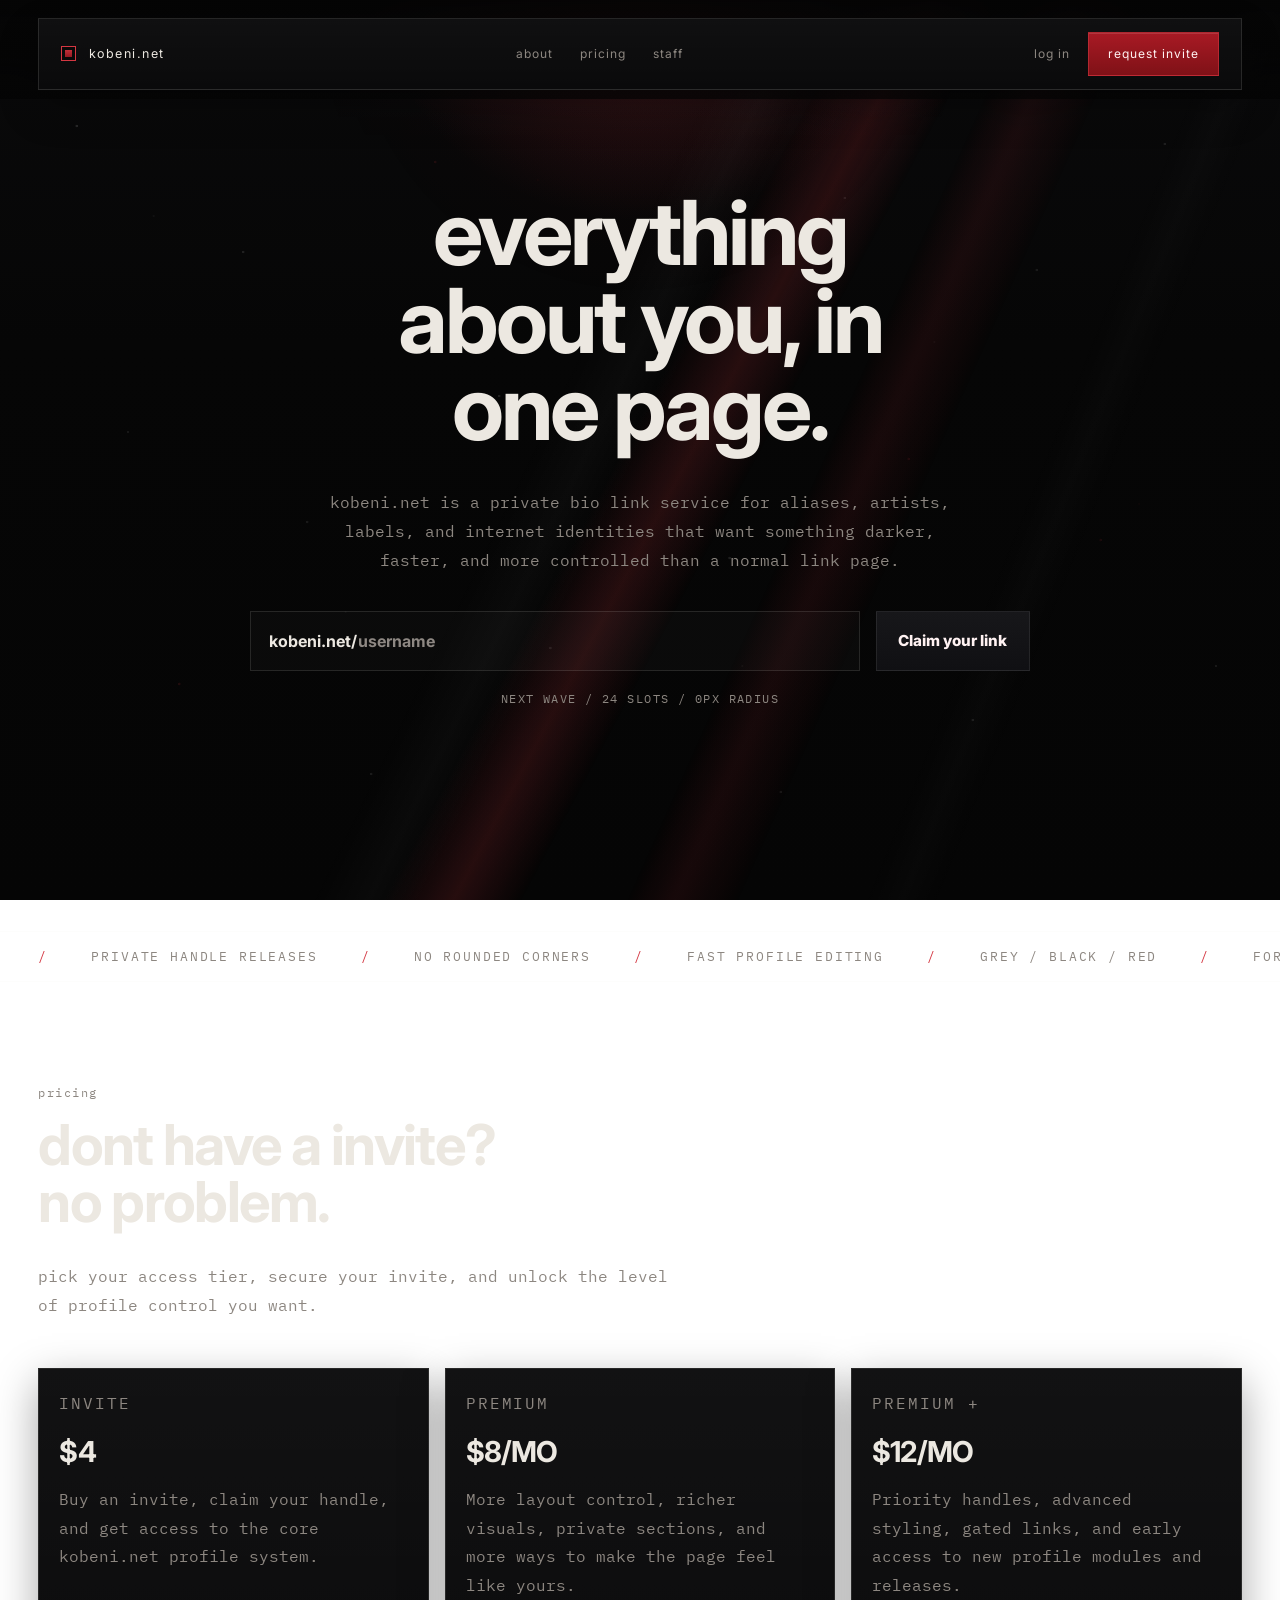
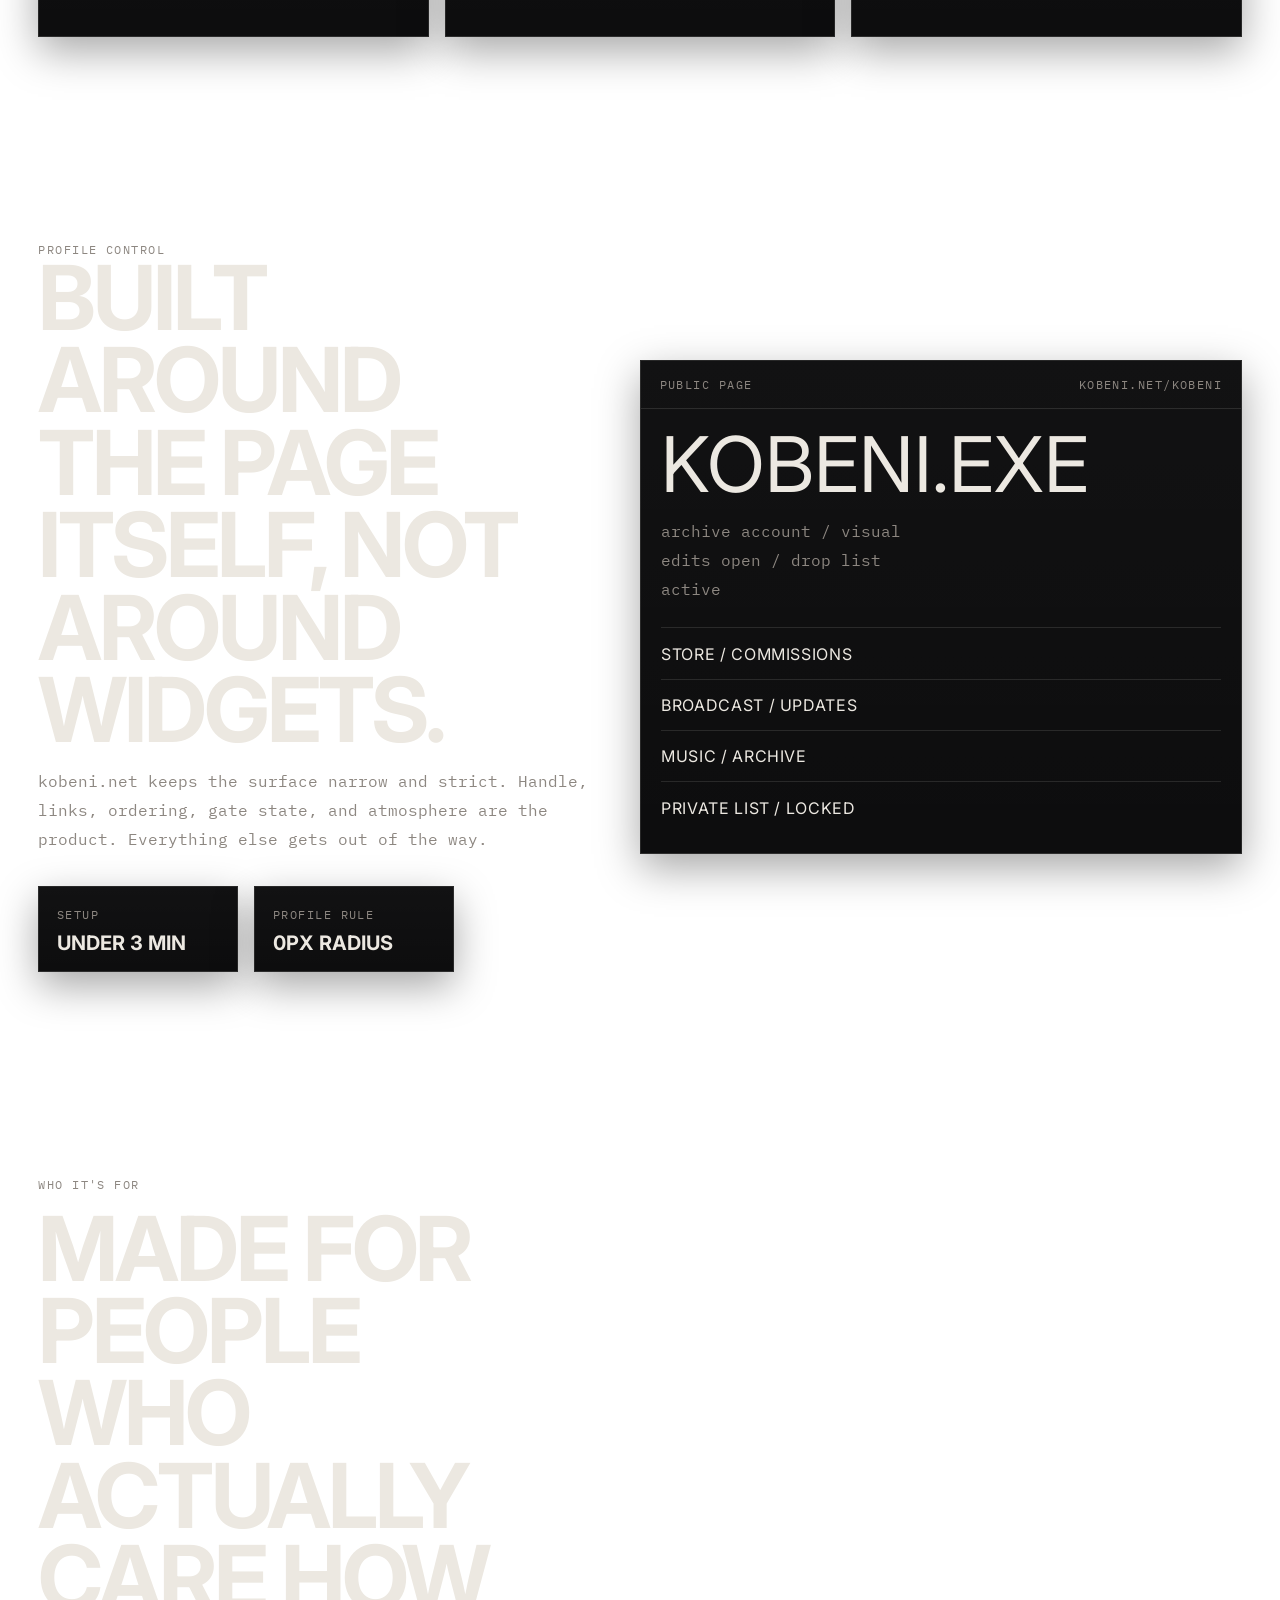
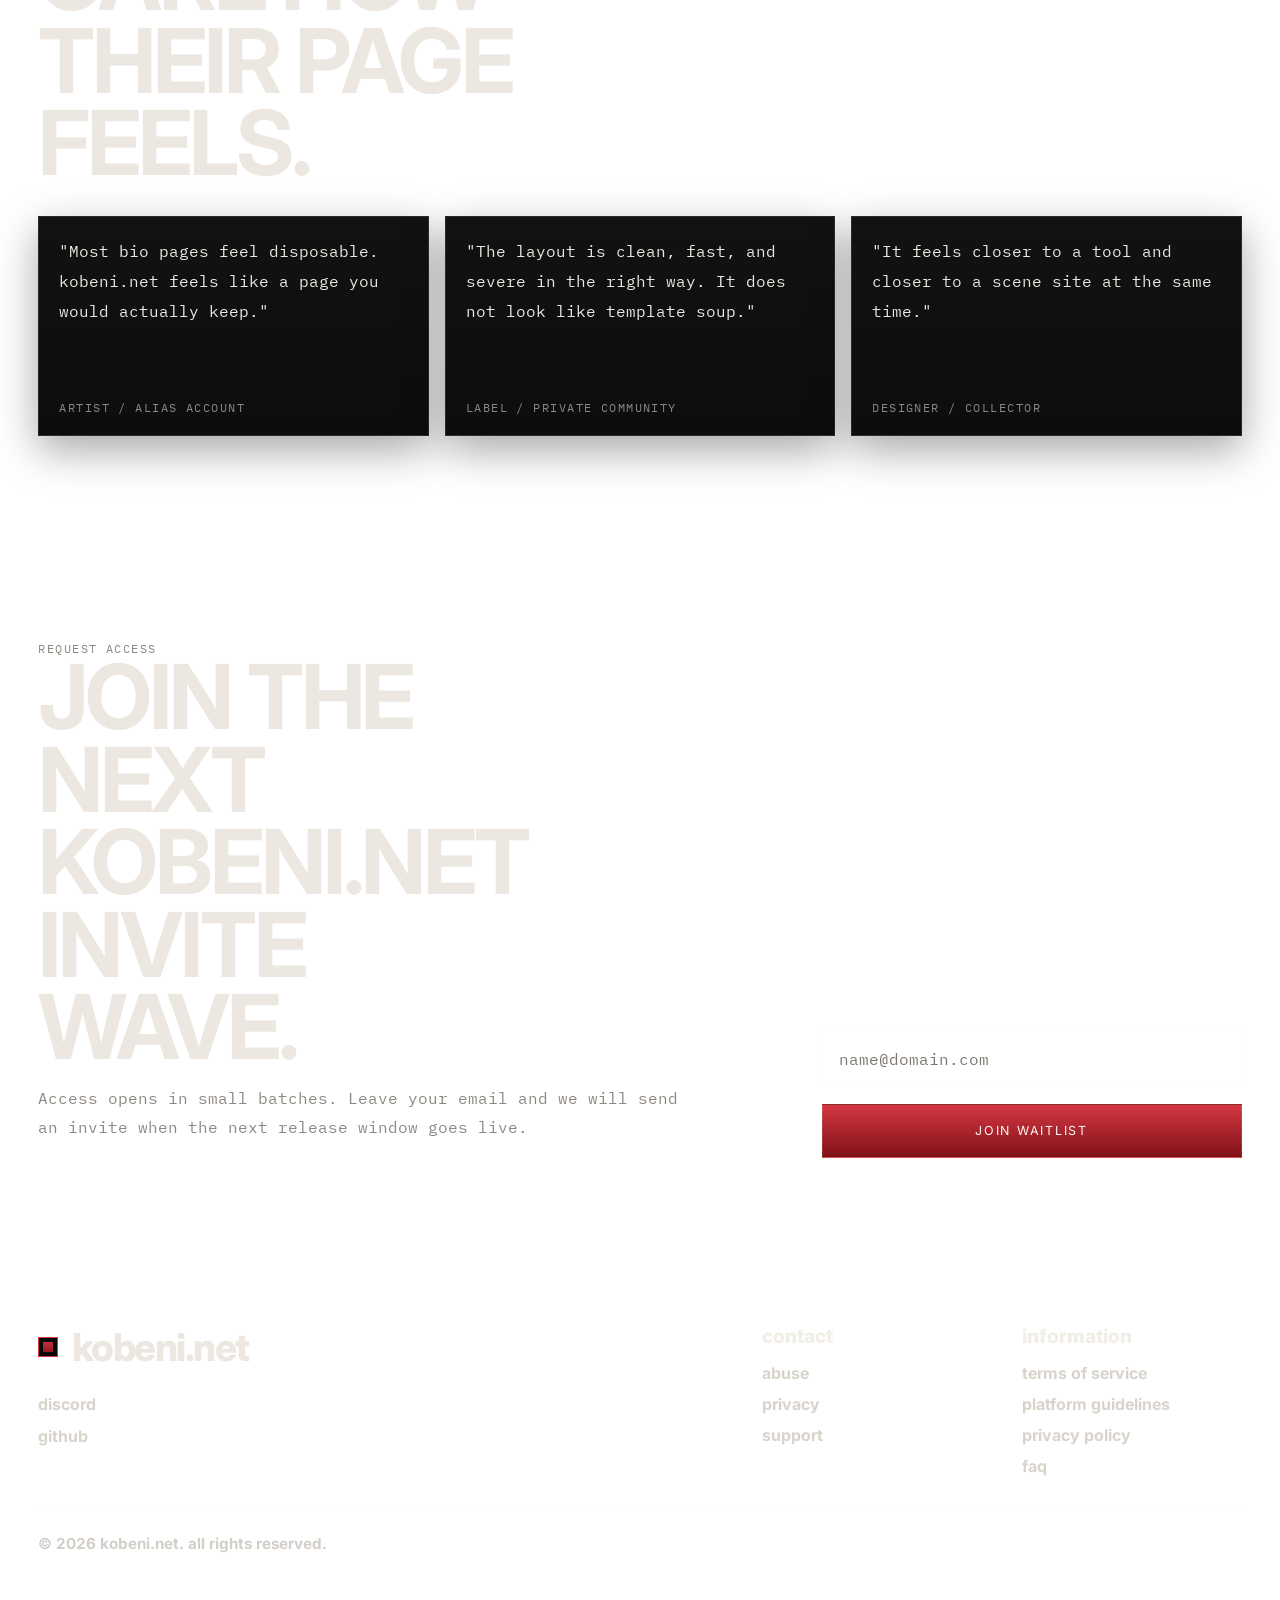
==== index.html @ dddc2c2f "Add kobeni.net landing page concept" ====
<!DOCTYPE html>
<html lang="en">
  <head>
    <meta charset="UTF-8" />
    <meta name="viewport" content="width=device-width, initial-scale=1.0" />
    <title>kobeni.net</title>
    <meta
      name="description"
      content="kobeni.net is an invite-only bio link service with a dark, curated profile system for aliases, artists, and private internet identities."
    />
    <link rel="preconnect" href="https://fonts.googleapis.com" />
    <link rel="preconnect" href="https://fonts.gstatic.com" crossorigin />
    <link
      href="https://fonts.googleapis.com/css2?family=Inter:wght@400;500;700;800&family=IBM+Plex+Mono:wght@400;500&display=swap"
      rel="stylesheet"
    />
    <link rel="stylesheet" href="./styles.css" />
  </head>
  <body>
    <div class="page-shell">
      <header class="site-header">
        <div class="site-header-shell">
          <a class="brand" href="#top" aria-label="kobeni.net home">
            <span class="brand-mark"></span>
            <span class="brand-text">kobeni.net</span>
          </a>
          <nav class="site-nav" aria-label="Primary">
            <a href="#system">about</a>
            <a href="#system">pricing</a>
            <a href="#network">staff</a>
          </nav>
          <div class="site-header-actions">
            <a class="header-link" href="#apply">log in</a>
            <a class="header-cta" href="#apply">request invite</a>
          </div>
        </div>
      </header>

      <main id="top">
        <section class="hero section">
          <div class="hero-copy reveal">
            <h1>everything about you, in one page.</h1>
            <p class="hero-text">
              kobeni.net is a private bio link service for aliases, artists,
              labels, and internet identities that want something darker,
              faster, and more controlled than a normal link page.
            </p>
            <form class="hero-claim" action="#apply">
              <label class="sr-only" for="hero-handle">Profile handle</label>
              <div class="hero-handle-field">
                <span class="hero-handle-prefix">kobeni.net/</span>
                <input
                  id="hero-handle"
                  name="handle"
                  type="text"
                  value="username"
                  aria-label="Username"
                />
              </div>
              <button type="submit" class="hero-claim-button">Claim your link</button>
            </form>
            <p class="hero-meta">NEXT WAVE / 24 SLOTS / 0PX RADIUS</p>
          </div>

        </section>

        <section class="proof-strip">
          <div class="proof-track">
            <span>PRIVATE HANDLE RELEASES</span>
            <span>NO ROUNDED CORNERS</span>
            <span>FAST PROFILE EDITING</span>
            <span>GREY / BLACK / RED</span>
            <span>FOR ALIASES AND ARTISTS</span>
            <span>PRIVATE HANDLE RELEASES</span>
            <span>NO ROUNDED CORNERS</span>
            <span>FAST PROFILE EDITING</span>
          </div>
        </section>

        <section class="section feature-intro" id="system">
          <div class="section-heading reveal">
            <p class="eyebrow pricing-eyebrow">pricing</p>
            <h2 class="pricing-title">dont have a invite?<br />no problem.</h2>
            <p>
              pick your access tier, secure your invite, and unlock the level
              of profile control you want.
            </p>
          </div>
          <div class="feature-rail">
            <article class="feature-block reveal">
              <p class="feature-index">invite</p>
              <h3>$4</h3>
              <p>
                Buy an invite, claim your handle, and get access to the core
                kobeni.net profile system.
              </p>
            </article>
            <article class="feature-block reveal">
              <p class="feature-index">premium</p>
              <h3>$8/mo</h3>
              <p>
                More layout control, richer visuals, private sections, and more
                ways to make the page feel like yours.
              </p>
            </article>
            <article class="feature-block reveal">
              <p class="feature-index">premium +</p>
              <h3>$12/mo</h3>
              <p>
                Priority handles, advanced styling, gated links, and early
                access to new profile modules and releases.
              </p>
            </article>
          </div>
        </section>

        <section class="section split-showcase" id="network">
          <div class="showcase-copy reveal">
            <p class="eyebrow">PROFILE CONTROL</p>
            <h2>Built around the page itself, not around widgets.</h2>
            <p>
              kobeni.net keeps the surface narrow and strict. Handle, links,
              ordering, gate state, and atmosphere are the product. Everything
              else gets out of the way.
            </p>
            <div class="metric-row">
              <div class="metric">
                <span>SETUP</span>
                <strong>UNDER 3 MIN</strong>
              </div>
              <div class="metric">
                <span>PROFILE RULE</span>
                <strong>0PX RADIUS</strong>
              </div>
            </div>
          </div>
          <div class="showcase-pane reveal">
            <div class="profile-preview">
              <div class="preview-header">
                <span>public page</span>
                <span>kobeni.net/kobeni</span>
              </div>
              <div class="preview-body">
                <p class="preview-handle">kobeni.exe</p>
                <p class="preview-copy">
                  archive account / visual edits open / drop list active
                </p>
                <ul class="preview-links">
                  <li>store / commissions</li>
                  <li>broadcast / updates</li>
                  <li>music / archive</li>
                  <li>private list / locked</li>
                </ul>
              </div>
            </div>
          </div>
        </section>

        <section class="section testimonial-band">
          <div class="section-heading reveal">
            <p class="eyebrow">WHO IT'S FOR</p>
            <h2>Made for people who actually care how their page feels.</h2>
          </div>
          <div class="testimonial-grid">
            <article class="quote-card reveal">
              <p>
                "Most bio pages feel disposable. kobeni.net feels like a page
                you would actually keep."
              </p>
              <span>Artist / alias account</span>
            </article>
            <article class="quote-card reveal">
              <p>
                "The layout is clean, fast, and severe in the right way. It
                does not look like template soup."
              </p>
              <span>Label / private community</span>
            </article>
            <article class="quote-card reveal">
              <p>
                "It feels closer to a tool and closer to a scene site at the
                same time."
              </p>
              <span>Designer / collector</span>
            </article>
          </div>
        </section>

        <section class="section apply-section" id="apply">
          <div class="apply-copy reveal">
            <p class="eyebrow">REQUEST ACCESS</p>
            <h2>Join the next kobeni.net invite wave.</h2>
            <p>
              Access opens in small batches. Leave your email and we will send
              an invite when the next release window goes live.
            </p>
          </div>
          <form class="apply-form reveal">
            <label for="email" class="sr-only">Email address</label>
            <input
              id="email"
              name="email"
              type="email"
              placeholder="name@domain.com"
              autocomplete="email"
            />
            <button type="submit" class="button button-primary">Join waitlist</button>
          </form>
        </section>

        <footer class="site-footer">
          <div class="site-footer-inner">
            <div class="footer-brand-block reveal">
              <a class="footer-brand" href="#top" aria-label="kobeni.net home">
                <span class="footer-brand-mark"></span>
                <span class="footer-brand-text">kobeni.net</span>
              </a>
              <div class="footer-socials" aria-label="Social links">
                <a href="#apply">discord</a>
                <a href="#apply">github</a>
              </div>
            </div>

            <div class="footer-links reveal">
              <div class="footer-column">
                <h3>contact</h3>
                <a href="#apply">abuse</a>
                <a href="#apply">privacy</a>
                <a href="#apply">support</a>
              </div>
              <div class="footer-column">
                <h3>information</h3>
                <a href="#apply">terms of service</a>
                <a href="#apply">platform guidelines</a>
                <a href="#apply">privacy policy</a>
                <a href="#apply">faq</a>
              </div>
            </div>
          </div>

          <div class="site-footer-bar reveal">
            <p>© 2026 kobeni.net. all rights reserved.</p>
          </div>
        </footer>
      </main>
    </div>

    <script src="./script.js"></script>
  </body>
</html>
---- styles.css ----
:root {
  --bg: #050505;
  --surface: #0d0d0e;
  --surface-alt: #141415;
  --panel: #101011;
  --text: #ece8e1;
  --muted: #8d8781;
  --line: rgba(236, 232, 225, 0.12);
  --accent: #7f1117;
  --accent-bright: #d43742;
  --shadow: rgba(0, 0, 0, 0.35);
  --max-width: 1280px;
  --section-padding: clamp(4rem, 8vw, 7rem);
}

*,
*::before,
*::after {
  box-sizing: border-box;
}

html {
  scroll-behavior: smooth;
}

body {
  margin: 0;
  min-height: 100vh;
  color: var(--text);
  font-family: "Inter", sans-serif;
  background:
    radial-gradient(circle at 50% -6%, rgba(212, 55, 66, 0.28), transparent 24%),
    linear-gradient(180deg, #0a0a0b 0%, #060606 38%, #050505 100%);
  background-repeat: no-repeat;
  background-attachment: fixed;
}

body::before {
  content: "";
  position: fixed;
  inset: 0;
  pointer-events: none;
  background:
    linear-gradient(116deg, transparent 0 43%, rgba(255, 255, 255, 0.028) 47%, transparent 50%),
    linear-gradient(118deg, transparent 0 49%, rgba(212, 55, 66, 0.18) 53%, transparent 57%),
    linear-gradient(114deg, transparent 0 61%, rgba(212, 55, 66, 0.1) 64%, transparent 68%),
    linear-gradient(112deg, transparent 0 74%, rgba(255, 255, 255, 0.018) 77%, transparent 80%);
  opacity: 0.9;
  z-index: -2;
  animation: background-drift 18s ease-in-out infinite alternate;
}

body::after {
  content: "";
  position: fixed;
  inset: 0;
  pointer-events: none;
  background:
    linear-gradient(180deg, rgba(255, 255, 255, 0.03), transparent 16%),
    radial-gradient(circle at 50% 0%, rgba(212, 55, 66, 0.08), transparent 30%);
  opacity: 0.45;
  z-index: -1;
  animation: glow-pulse 10s ease-in-out infinite alternate;
}

a {
  color: inherit;
  text-decoration: none;
}

button,
input {
  font: inherit;
}

.site-header,
.section,
.proof-strip {
  padding-inline: clamp(1.25rem, 3vw, 2.5rem);
}

.page-shell::before {
  content: "";
  position: fixed;
  inset: 0;
  pointer-events: none;
  background:
    radial-gradient(circle at 6% 14%, rgba(255, 255, 255, 0.18) 0 1px, transparent 1.6px),
    radial-gradient(circle at 10% 48%, rgba(255, 255, 255, 0.1) 0 1px, transparent 1.6px),
    radial-gradient(circle at 14% 76%, rgba(212, 55, 66, 0.18) 0 1px, transparent 1.7px),
    radial-gradient(circle at 19% 28%, rgba(255, 255, 255, 0.14) 0 1px, transparent 1.6px),
    radial-gradient(circle at 24% 58%, rgba(255, 255, 255, 0.11) 0 1px, transparent 1.6px),
    radial-gradient(circle at 29% 86%, rgba(255, 255, 255, 0.12) 0 1px, transparent 1.6px),
    radial-gradient(circle at 34% 18%, rgba(212, 55, 66, 0.16) 0 1px, transparent 1.7px),
    radial-gradient(circle at 39% 44%, rgba(255, 255, 255, 0.15) 0 1px, transparent 1.6px),
    radial-gradient(circle at 43% 72%, rgba(255, 255, 255, 0.12) 0 1px, transparent 1.6px),
    radial-gradient(circle at 48% 10%, rgba(255, 255, 255, 0.12) 0 1px, transparent 1.6px),
    radial-gradient(circle at 53% 36%, rgba(212, 55, 66, 0.15) 0 1px, transparent 1.7px),
    radial-gradient(circle at 57% 62%, rgba(255, 255, 255, 0.14) 0 1px, transparent 1.6px),
    radial-gradient(circle at 61% 88%, rgba(255, 255, 255, 0.1) 0 1px, transparent 1.6px),
    radial-gradient(circle at 66% 22%, rgba(255, 255, 255, 0.12) 0 1px, transparent 1.6px),
    radial-gradient(circle at 71% 51%, rgba(212, 55, 66, 0.14) 0 1px, transparent 1.7px),
    radial-gradient(circle at 76% 80%, rgba(255, 255, 255, 0.13) 0 1px, transparent 1.6px),
    radial-gradient(circle at 81% 30%, rgba(255, 255, 255, 0.11) 0 1px, transparent 1.6px),
    radial-gradient(circle at 86% 60%, rgba(212, 55, 66, 0.14) 0 1px, transparent 1.7px),
    radial-gradient(circle at 91% 16%, rgba(255, 255, 255, 0.13) 0 1px, transparent 1.6px),
    radial-gradient(circle at 95% 74%, rgba(255, 255, 255, 0.11) 0 1px, transparent 1.6px);
  opacity: 0.72;
  z-index: -3;
  animation: particles-float 26s linear infinite;
}

.page-shell::after {
  content: "";
  position: fixed;
  inset: 0;
  pointer-events: none;
  background:
    radial-gradient(circle at 12% 24%, rgba(255, 255, 255, 0.1) 0 0.8px, transparent 1.4px),
    radial-gradient(circle at 27% 68%, rgba(255, 255, 255, 0.08) 0 0.8px, transparent 1.4px),
    radial-gradient(circle at 42% 20%, rgba(212, 55, 66, 0.1) 0 0.8px, transparent 1.4px),
    radial-gradient(circle at 58% 74%, rgba(255, 255, 255, 0.09) 0 0.8px, transparent 1.4px),
    radial-gradient(circle at 73% 38%, rgba(255, 255, 255, 0.08) 0 0.8px, transparent 1.4px),
    radial-gradient(circle at 89% 56%, rgba(212, 55, 66, 0.09) 0 0.8px, transparent 1.4px);
  opacity: 0.4;
  z-index: -2;
  animation: particles-float-secondary 34s linear infinite reverse;
}

.site-header {
  position: sticky;
  top: 0;
  z-index: 20;
  padding-block: 1.1rem 0.6rem;
  background: linear-gradient(180deg, rgba(5, 5, 5, 0.96), rgba(5, 5, 5, 0.72));
}

.site-header-shell {
  max-width: calc(var(--max-width) + 32px);
  margin: 0 auto;
  min-height: 72px;
  display: grid;
  grid-template-columns: auto 1fr auto;
  align-items: center;
  gap: 1.5rem;
  padding: 0 1.35rem;
  border: 1px solid var(--line);
  background:
    linear-gradient(180deg, rgba(255, 255, 255, 0.025), transparent),
    rgba(11, 11, 12, 0.94);
  box-shadow: 0 18px 40px rgba(0, 0, 0, 0.24);
}

.brand {
  display: inline-flex;
  align-items: center;
  gap: 0.8rem;
  letter-spacing: 0.12em;
  font-size: 0.78rem;
}

.brand-mark {
  width: 15px;
  height: 15px;
  border: 1px solid var(--accent-bright);
  background: linear-gradient(180deg, var(--accent-bright), var(--accent));
  box-shadow: inset 0 0 0 3px #090909;
}

.site-nav {
  display: inline-flex;
  justify-content: center;
  gap: 1.7rem;
  color: var(--muted);
  font-size: 0.9rem;
}

.site-nav a,
.header-cta,
.header-link {
  position: relative;
  letter-spacing: 0.08em;
  font-size: 0.75rem;
}

.site-nav a::after,
.header-cta::after,
.header-link::after {
  content: "";
  position: absolute;
  left: 0;
  bottom: -0.35rem;
  width: 100%;
  height: 1px;
  background: var(--accent-bright);
  transform: scaleX(0);
  transform-origin: left;
  transition: transform 160ms ease;
}

.site-nav a:hover::after,
.site-nav a:focus-visible::after,
.header-cta:hover::after,
.header-cta:focus-visible::after,
.header-link:hover::after,
.header-link:focus-visible::after {
  transform: scaleX(1);
}

.site-header-actions {
  display: inline-flex;
  align-items: center;
  gap: 1.15rem;
}

.header-link {
  color: var(--muted);
}

.header-cta {
  min-height: 44px;
  padding: 0 1.2rem;
  display: inline-flex;
  align-items: center;
  justify-content: center;
  border: 1px solid rgba(212, 55, 66, 0.55);
  background: linear-gradient(180deg, #a81a24, #7f1117);
  color: #fff3f3;
  box-shadow: inset 0 1px 0 rgba(255, 255, 255, 0.12);
}

.header-cta::after {
  background: var(--accent);
}

.section {
  max-width: var(--max-width);
  margin: 0 auto;
  padding-block: var(--section-padding);
}

.hero {
  min-height: calc(100svh - 68px);
  display: grid;
  align-items: start;
  justify-items: center;
  gap: 3rem;
  padding-top: clamp(3.5rem, 7vw, 5.75rem);
}

.hero-copy {
  display: grid;
  align-items: center;
  justify-items: center;
  justify-self: center;
  text-align: center;
  gap: 1.25rem;
  width: min(100%, 920px);
  margin: 0 auto;
}

.eyebrow,
.feature-index,
.surface-topbar,
.result-tag,
.metric span,
.preview-header,
.quote-card span,
.hero-meta {
  margin: 0;
  color: var(--muted);
  font-family: "IBM Plex Mono", monospace;
  font-size: 0.75rem;
  letter-spacing: 0.12em;
  text-transform: uppercase;
}

.hero h1,
.section h2 {
  margin: 0;
  max-width: 8.6ch;
  font-size: clamp(3rem, 7vw, 6.4rem);
  line-height: 0.98;
  letter-spacing: -0.035em;
}

.section h2 {
  text-transform: uppercase;
  line-height: 0.92;
}

.section-heading .pricing-title {
  max-width: 18ch;
  font-size: clamp(2.2rem, 4.4vw, 4rem) !important;
  line-height: 1.02 !important;
  letter-spacing: -0.03em !important;
  text-transform: lowercase !important;
}

.pricing-eyebrow {
  text-transform: lowercase;
}

.hero-text,
.section-heading p:last-child,
.feature-block p,
.showcase-copy p:last-of-type,
.apply-copy p:last-of-type {
  max-width: 40rem;
  color: var(--muted);
  font-family: "IBM Plex Mono", monospace;
  font-size: 1rem;
  line-height: 1.8;
}

.hero-actions,
.hero-claim,
.apply-form {
  display: flex;
  gap: 1rem;
  flex-wrap: wrap;
  justify-content: center;
}

.hero-claim {
  width: min(100%, 780px);
  flex-wrap: nowrap;
  align-items: stretch;
  justify-content: center;
}

.hero-handle-field,
.hero-claim-button,
.hero-claim input,
.hero-claim-button {
  min-height: 58px;
  border: 1px solid var(--line);
  border-radius: 0;
}

.hero-handle-field {
  flex: 1;
  min-width: 0;
  display: flex;
  align-items: center;
  padding: 0 1.1rem;
  gap: 0;
  background: rgba(255, 255, 255, 0.025);
}

.hero-handle-prefix {
  color: var(--text);
  font-family: "Inter", sans-serif;
  font-size: 1rem;
  font-weight: 700;
  white-space: nowrap;
}

.hero-claim input {
  flex: 1;
  min-width: 0;
  padding: 0 0 0 0.1rem;
  background: transparent;
  color: #8e8883;
  font-family: "Inter", sans-serif;
  font-size: 1rem;
  font-weight: 700;
  border: 0;
  outline: 0;
}

.hero-claim input::selection {
  background: rgba(212, 55, 66, 0.28);
  color: #f4efeb;
}

.hero-claim-button {
  padding: 0 1.35rem;
  background: linear-gradient(180deg, #17171a, #101013);
  color: #fff2f2;
  font-family: "Inter", sans-serif;
  font-size: 0.95rem;
  font-weight: 800;
  border-color: rgba(255, 255, 255, 0.08);
  cursor: pointer;
}

.button {
  display: inline-flex;
  align-items: center;
  justify-content: center;
  min-height: 54px;
  padding: 0 1.35rem;
  border: 1px solid var(--line);
  text-transform: uppercase;
  letter-spacing: 0.14em;
  font-size: 0.78rem;
  transition:
    transform 160ms ease,
    background 160ms ease,
    border-color 160ms ease;
}

.button:hover,
.button:focus-visible {
  transform: translateY(-2px);
}

.button-primary {
  background: linear-gradient(180deg, var(--accent-bright), var(--accent));
  border-color: var(--accent-bright);
  color: #fff4f4;
}

.button-secondary {
  background: rgba(255, 255, 255, 0.02);
}

.hero-stage {
  display: grid;
  grid-template-columns: minmax(0, 1fr) 210px;
  gap: 1rem;
  align-items: stretch;
}

.command-surface,
.key-grid span,
.feature-block,
.profile-preview,
.quote-card,
.apply-form input,
.apply-form button,
.metric {
  border: 1px solid var(--line);
  border-radius: 0;
}

.command-surface,
.feature-block,
.profile-preview,
.quote-card,
.metric {
  background:
    linear-gradient(180deg, rgba(255, 255, 255, 0.02), transparent),
    var(--surface);
  box-shadow: 0 14px 40px var(--shadow);
}

.surface-topbar,
.command-input,
.preview-header {
  display: flex;
  justify-content: space-between;
  gap: 1rem;
  padding: 1rem 1.15rem;
  border-bottom: 1px solid var(--line);
}

.command-panel {
  padding: 1.25rem;
}

.command-input {
  align-items: center;
  margin-bottom: 1rem;
  background:
    linear-gradient(180deg, rgba(212, 55, 66, 0.14), transparent),
    var(--panel);
}

.command-symbol {
  color: var(--accent-bright);
  font-family: "IBM Plex Mono", monospace;
  font-size: 1rem;
}

.command-text {
  flex: 1;
  text-transform: uppercase;
  letter-spacing: 0.02em;
  font-size: clamp(1rem, 3vw, 1.45rem);
}

.command-shortcut {
  color: var(--muted);
  font-family: "IBM Plex Mono", monospace;
  text-transform: uppercase;
  font-size: 0.72rem;
}

.command-results {
  display: grid;
  grid-template-columns: minmax(0, 1fr) minmax(240px, 320px);
  gap: 1rem;
}

.result-card {
  min-height: 260px;
  padding: 1.25rem;
  border: 1px solid var(--line);
  background:
    radial-gradient(circle at top right, rgba(212, 55, 66, 0.16), transparent 24%),
    var(--surface-alt);
}

.result-card h2 {
  margin: 0.6rem 0 0.8rem;
  font-size: clamp(2.3rem, 5vw, 4.6rem);
  line-height: 0.92;
  text-transform: uppercase;
}

.result-card p:last-child {
  margin: 0;
  max-width: 20ch;
  color: var(--muted);
  font-family: "IBM Plex Mono", monospace;
  line-height: 1.8;
}

.result-list {
  list-style: none;
  margin: 0;
  padding: 0;
  border: 1px solid var(--line);
  background: var(--panel);
}

.result-list li {
  display: flex;
  justify-content: space-between;
  gap: 1rem;
  padding: 1rem 1.1rem;
  border-top: 1px solid var(--line);
  text-transform: uppercase;
  letter-spacing: 0.04em;
}

.result-list li:first-child {
  border-top: 0;
}

.result-list span {
  color: var(--accent-bright);
  font-family: "IBM Plex Mono", monospace;
}

.key-grid {
  display: grid;
  grid-template-columns: repeat(2, minmax(0, 1fr));
  gap: 1rem;
}

.key-grid span {
  display: grid;
  place-items: center;
  min-height: 96px;
  background:
    linear-gradient(180deg, rgba(212, 55, 66, 0.13), transparent 44%),
    var(--surface-alt);
  text-transform: uppercase;
  letter-spacing: 0.08em;
  font-size: 0.95rem;
}

.proof-strip {
  overflow: hidden;
  padding-block: 1rem;
  border-top: 1px solid var(--line);
  border-bottom: 1px solid var(--line);
  background: rgba(255, 255, 255, 0.015);
}

.proof-track {
  display: flex;
  gap: 2.7rem;
  width: max-content;
  animation: ticker-scroll 20s linear infinite;
  color: var(--muted);
  font-family: "IBM Plex Mono", monospace;
  font-size: 0.82rem;
  text-transform: uppercase;
  letter-spacing: 0.14em;
}

.proof-track span::before {
  content: "/";
  margin-right: 2.7rem;
  color: var(--accent-bright);
}

.section-heading {
  display: grid;
  gap: 1rem;
  margin-bottom: 2rem;
}

.feature-rail,
.testimonial-grid {
  display: grid;
  grid-template-columns: repeat(3, minmax(0, 1fr));
  gap: 1rem;
}

.feature-block,
.quote-card {
  padding: 1.25rem;
}

.feature-block h3 {
  margin: 1rem 0 0.75rem;
  font-size: 1.8rem;
  text-transform: uppercase;
  letter-spacing: -0.03em;
}

.split-showcase {
  display: grid;
  grid-template-columns: minmax(0, 0.9fr) minmax(300px, 0.95fr);
  gap: 2rem;
  align-items: center;
}

.metric-row {
  display: flex;
  gap: 1rem;
  flex-wrap: wrap;
  margin-top: 2rem;
}

.metric {
  min-width: 200px;
  padding: 1rem 1.1rem;
}

.metric strong {
  display: block;
  margin-top: 0.5rem;
  font-size: 1.25rem;
  text-transform: uppercase;
}

.profile-preview {
  min-height: 430px;
}

.preview-body {
  padding: 1.25rem;
}

.preview-handle {
  margin: 0;
  font-size: clamp(2.6rem, 6vw, 4.8rem);
  line-height: 0.94;
  text-transform: uppercase;
}

.preview-copy {
  max-width: 28ch;
  color: var(--muted);
  font-family: "IBM Plex Mono", monospace;
  line-height: 1.8;
}

.preview-links {
  list-style: none;
  margin: 1.5rem 0 0;
  padding: 0;
}

.preview-links li {
  padding: 0.95rem 0;
  border-top: 1px solid var(--line);
  text-transform: uppercase;
  letter-spacing: 0.04em;
}

.quote-card {
  min-height: 220px;
  display: flex;
  flex-direction: column;
  justify-content: space-between;
}

.quote-card p {
  margin: 0;
  font-family: "IBM Plex Mono", monospace;
  color: var(--text);
  line-height: 1.85;
}

.apply-section {
  display: grid;
  grid-template-columns: minmax(0, 1fr) minmax(320px, 420px);
  gap: 2rem;
  align-items: end;
}

.site-footer {
  max-width: var(--max-width);
  margin: 0 auto;
  padding: 2rem clamp(1.25rem, 3vw, 2.5rem) 3rem;
}

.site-footer-inner {
  display: grid;
  grid-template-columns: minmax(0, 1fr) auto;
  gap: 2rem;
  padding: 2rem 0 2.2rem;
}

.footer-brand-block {
  display: grid;
  align-content: start;
  gap: 1.5rem;
}

.footer-brand {
  display: inline-flex;
  align-items: center;
  gap: 0.85rem;
  font-size: clamp(1.7rem, 3vw, 2.6rem);
  font-weight: 800;
  letter-spacing: -0.04em;
}

.footer-brand-mark {
  width: 20px;
  height: 20px;
  border: 1px solid var(--accent-bright);
  background: linear-gradient(180deg, var(--accent-bright), var(--accent));
  box-shadow: inset 0 0 0 4px #090909;
}

.footer-brand-text {
  text-transform: lowercase;
}

.footer-socials {
  display: grid;
  gap: 0.7rem;
  justify-items: start;
}

.footer-socials a,
.footer-column a {
  color: #d8d3cb;
  font-size: 1rem;
  font-weight: 700;
}

.footer-links {
  display: grid;
  grid-template-columns: repeat(2, minmax(180px, 220px));
  gap: 2.5rem;
}

.footer-column {
  display: grid;
  align-content: start;
  gap: 0.7rem;
}

.footer-column h3 {
  margin: 0 0 0.2rem;
  color: #f1ede7;
  font-size: 1.2rem;
  font-weight: 800;
  text-transform: lowercase;
}

.site-footer-bar {
  padding-top: 1.35rem;
  border-top: 1px solid var(--line);
}

.site-footer-bar p {
  margin: 0;
  color: #d3cec7;
  font-size: 0.95rem;
  font-weight: 700;
  text-transform: lowercase;
}

.apply-form {
  flex-direction: column;
  align-items: stretch;
}

.apply-form input {
  min-height: 58px;
  padding: 0 1rem;
  background: rgba(255, 255, 255, 0.03);
  color: var(--text);
  font-family: "IBM Plex Mono", monospace;
}

.apply-form input::placeholder {
  color: #7b7670;
}

.sr-only {
  position: absolute;
  width: 1px;
  height: 1px;
  padding: 0;
  margin: -1px;
  overflow: hidden;
  clip: rect(0, 0, 0, 0);
  white-space: nowrap;
  border: 0;
}

.reveal {
  opacity: 0;
  transform: translateY(18px);
  transition:
    opacity 700ms ease,
    transform 700ms ease;
}

.reveal.is-visible {
  opacity: 1;
  transform: translateY(0);
}

@keyframes ticker-scroll {
  from {
    transform: translateX(0);
  }

  to {
    transform: translateX(-50%);
  }
}

@keyframes background-drift {
  from {
    transform: translate3d(0, 0, 0) scale(1);
  }

  to {
    transform: translate3d(-12px, 8px, 0) scale(1.02);
  }
}

@keyframes glow-pulse {
  from {
    opacity: 0.28;
  }

  to {
    opacity: 0.5;
  }
}

@keyframes particles-float {
  from {
    transform: translate3d(0, 0, 0);
  }

  to {
    transform: translate3d(-18px, 14px, 0);
  }
}

@keyframes particles-float-secondary {
  from {
    transform: translate3d(0, 0, 0);
  }

  to {
    transform: translate3d(14px, -12px, 0);
  }
}

@media (max-width: 1120px) {
  .hero-stage,
  .split-showcase,
  .apply-section {
    grid-template-columns: 1fr;
  }

  .command-results {
    grid-template-columns: 1fr;
  }

  .key-grid {
    grid-template-columns: repeat(4, minmax(0, 1fr));
  }
}

@media (max-width: 860px) {
  .site-header-shell {
    justify-items: start;
    padding-block: 1rem;
  }

  .site-nav {
    justify-content: flex-start;
    flex-wrap: wrap;
  }

  .site-header-actions {
    width: 100%;
    justify-content: space-between;
  }

  .hero h1,
  .section h2 {
    max-width: none;
  }

  .hero-claim {
    flex-direction: column;
  }

  .feature-rail,
  .testimonial-grid,
  .key-grid {
    grid-template-columns: 1fr;
  }

  .site-footer-inner,
  .footer-links {
    grid-template-columns: 1fr;
  }
}

@media (prefers-reduced-motion: reduce) {
  html {
    scroll-behavior: auto;
  }

  *,
  *::before,
  *::after {
    animation: none !important;
    transition: none !important;
  }

  .reveal {
    opacity: 1;
    transform: none;
  }
}
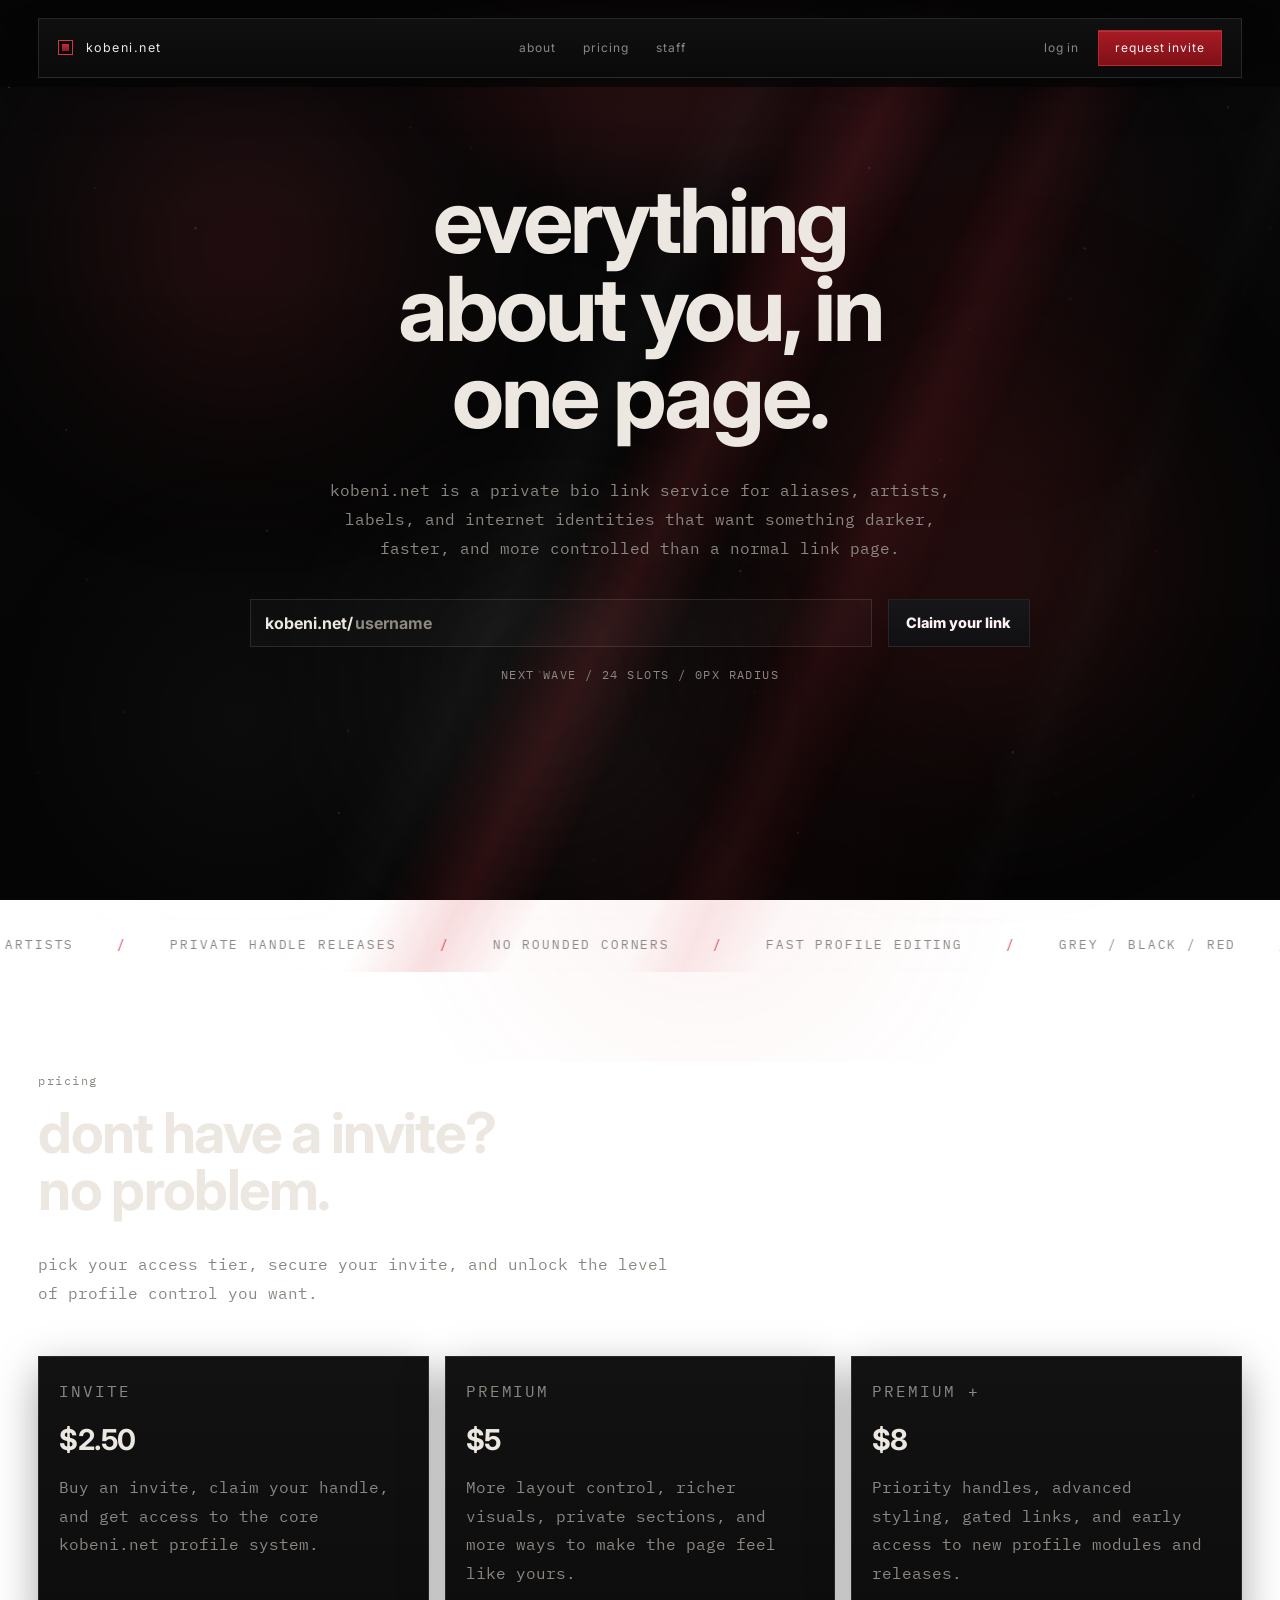
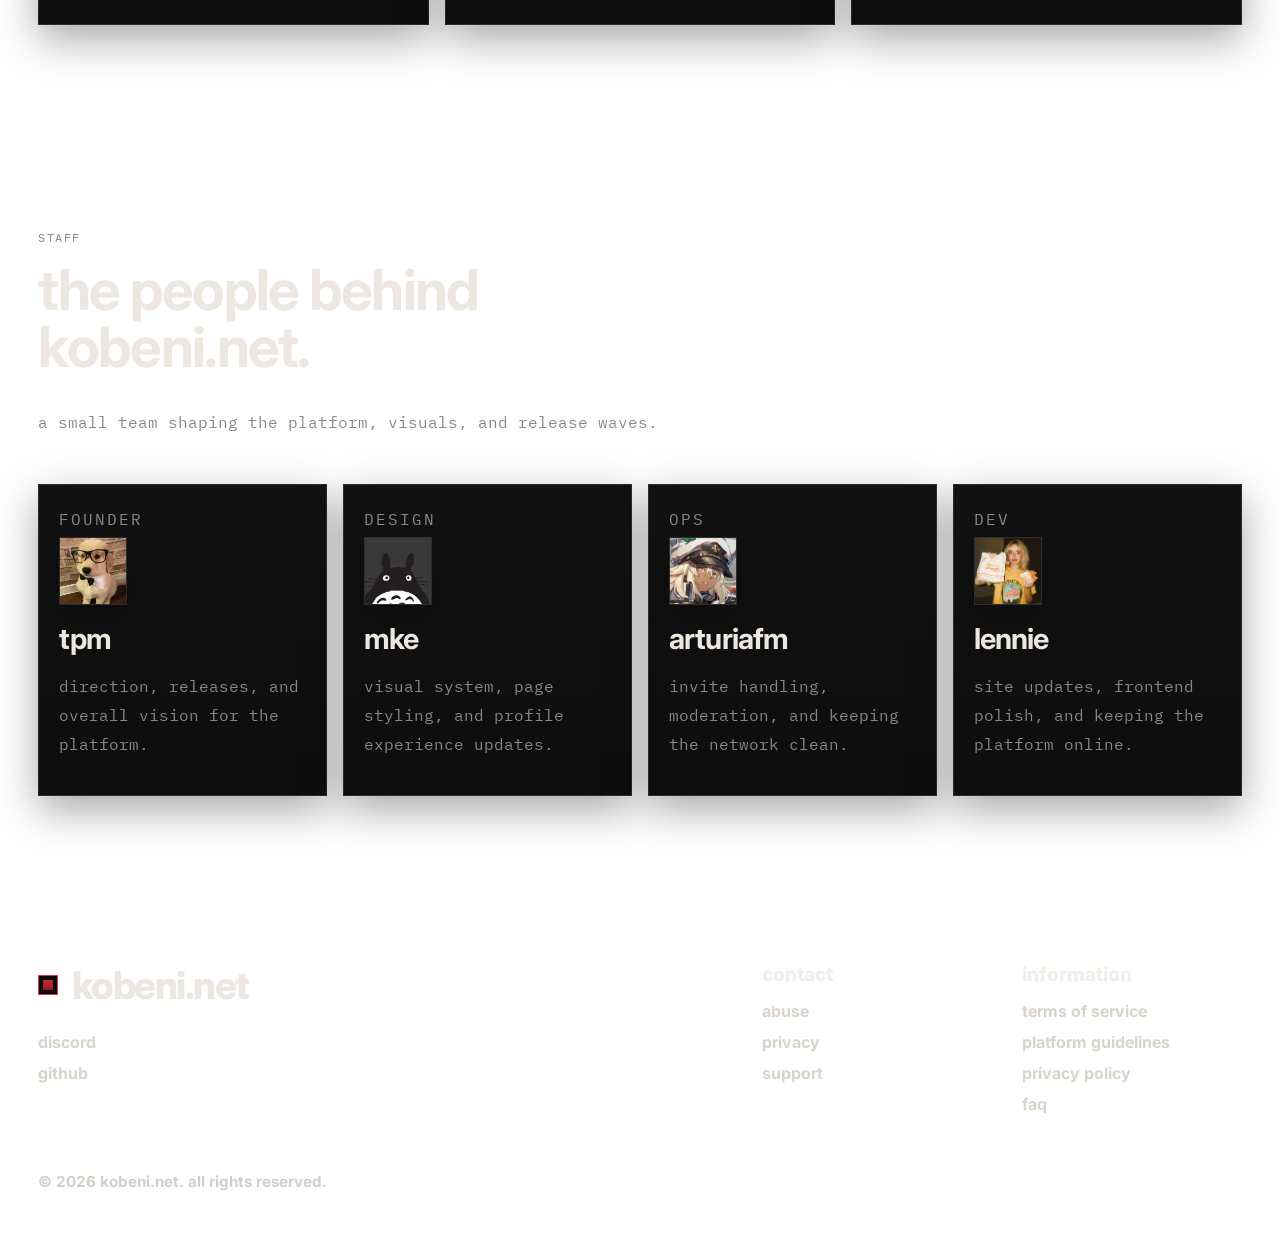
==== commit d2837e6d: "complete visual overhaul" ====
--- a/index.html
+++ b/index.html
@@ -18,6 +18,9 @@
   </head>
   <body>
     <div class="page-shell">
+      <div class="bg-orb-1" aria-hidden="true"></div>
+      <div class="bg-orb-2" aria-hidden="true"></div>
+      <div class="bg-orb-3" aria-hidden="true"></div>
       <header class="site-header">
         <div class="site-header-shell">
           <a class="brand" href="#top" aria-label="kobeni.net home">
@@ -65,7 +68,7 @@
         </section>
 
         <section class="proof-strip">
-          <div class="proof-track">
+          <div class="proof-track" data-marquee>
             <span>PRIVATE HANDLE RELEASES</span>
             <span>NO ROUNDED CORNERS</span>
             <span>FAST PROFILE EDITING</span>
@@ -74,6 +77,13 @@
             <span>PRIVATE HANDLE RELEASES</span>
             <span>NO ROUNDED CORNERS</span>
             <span>FAST PROFILE EDITING</span>
+            <span>GREY / BLACK / RED</span>
+            <span>FOR ALIASES AND ARTISTS</span>
+            <span>PRIVATE HANDLE RELEASES</span>
+            <span>NO ROUNDED CORNERS</span>
+            <span>FAST PROFILE EDITING</span>
+            <span>GREY / BLACK / RED</span>
+            <span>FOR ALIASES AND ARTISTS</span>
           </div>
         </section>
 
@@ -86,10 +96,10 @@
               of profile control you want.
             </p>
           </div>
-          <div class="feature-rail">
+          <div class="pricing-grid">
             <article class="feature-block reveal">
               <p class="feature-index">invite</p>
-              <h3>$4</h3>
+              <h3>$2.50</h3>
               <p>
                 Buy an invite, claim your handle, and get access to the core
                 kobeni.net profile system.
@@ -97,7 +107,7 @@
             </article>
             <article class="feature-block reveal">
               <p class="feature-index">premium</p>
-              <h3>$8/mo</h3>
+              <h3>$5</h3>
               <p>
                 More layout control, richer visuals, private sections, and more
                 ways to make the page feel like yours.
@@ -105,7 +115,7 @@
             </article>
             <article class="feature-block reveal">
               <p class="feature-index">premium +</p>
-              <h3>$12/mo</h3>
+              <h3>$8</h3>
               <p>
                 Priority handles, advanced styling, gated links, and early
                 access to new profile modules and releases.
@@ -114,98 +124,48 @@
           </div>
         </section>
 
-        <section class="section split-showcase" id="network">
-          <div class="showcase-copy reveal">
-            <p class="eyebrow">PROFILE CONTROL</p>
-            <h2>Built around the page itself, not around widgets.</h2>
+        <section class="section staff-section" id="network">
+          <div class="section-heading reveal">
+            <p class="eyebrow">staff</p>
+            <h2 class="staff-title">the&nbsp;people&nbsp;behind<br />kobeni.net.</h2>
             <p>
-              kobeni.net keeps the surface narrow and strict. Handle, links,
-              ordering, gate state, and atmosphere are the product. Everything
-              else gets out of the way.
+              a small team shaping the platform, visuals, and release waves.
             </p>
-            <div class="metric-row">
-              <div class="metric">
-                <span>SETUP</span>
-                <strong>UNDER 3 MIN</strong>
-              </div>
-              <div class="metric">
-                <span>PROFILE RULE</span>
-                <strong>0PX RADIUS</strong>
-              </div>
-            </div>
-          </div>
-          <div class="showcase-pane reveal">
-            <div class="profile-preview">
-              <div class="preview-header">
-                <span>public page</span>
-                <span>kobeni.net/kobeni</span>
-              </div>
-              <div class="preview-body">
-                <p class="preview-handle">kobeni.exe</p>
-                <p class="preview-copy">
-                  archive account / visual edits open / drop list active
-                </p>
-                <ul class="preview-links">
-                  <li>store / commissions</li>
-                  <li>broadcast / updates</li>
-                  <li>music / archive</li>
-                  <li>private list / locked</li>
-                </ul>
-              </div>
-            </div>
-          </div>
-        </section>
-
-        <section class="section testimonial-band">
-          <div class="section-heading reveal">
-            <p class="eyebrow">WHO IT'S FOR</p>
-            <h2>Made for people who actually care how their page feels.</h2>
-          </div>
-          <div class="testimonial-grid">
-            <article class="quote-card reveal">
-              <p>
-                "Most bio pages feel disposable. kobeni.net feels like a page
-                you would actually keep."
-              </p>
-              <span>Artist / alias account</span>
-            </article>
-            <article class="quote-card reveal">
-              <p>
-                "The layout is clean, fast, and severe in the right way. It
-                does not look like template soup."
-              </p>
-              <span>Label / private community</span>
-            </article>
-            <article class="quote-card reveal">
-              <p>
-                "It feels closer to a tool and closer to a scene site at the
-                same time."
-              </p>
-              <span>Designer / collector</span>
-            </article>
-          </div>
-        </section>
-
-        <section class="section apply-section" id="apply">
-          <div class="apply-copy reveal">
-            <p class="eyebrow">REQUEST ACCESS</p>
-            <h2>Join the next kobeni.net invite wave.</h2>
-            <p>
-              Access opens in small batches. Leave your email and we will send
-              an invite when the next release window goes live.
-            </p>
-          </div>
-          <form class="apply-form reveal">
-            <label for="email" class="sr-only">Email address</label>
-            <input
-              id="email"
-              name="email"
-              type="email"
-              placeholder="name@domain.com"
-              autocomplete="email"
-            />
-            <button type="submit" class="button button-primary">Join waitlist</button>
-          </form>
+          </div>
+          <div class="feature-rail">
+            <article class="feature-block reveal">
+              <p class="feature-index">founder</p>
+              <img class="staff-avatar" src="./assets/staff/tpm.jpg" alt="tpm profile picture" />
+              <h3 class="staff-name">tpm</h3>
+              <p>
+                direction, releases, and overall vision for the platform.
+              </p>
+            </article>
+            <article class="feature-block reveal">
+              <p class="feature-index">design</p>
+              <img class="staff-avatar" src="./assets/staff/mke.png" alt="mke profile picture" />
+              <h3 class="staff-name">mke</h3>
+              <p>
+                visual system, page styling, and profile experience updates.
+              </p>
+            </article>
+            <article class="feature-block reveal">
+              <p class="feature-index">ops</p>
+              <img class="staff-avatar" src="./assets/staff/arturiafm.png" alt="arturiafm profile picture" />
+              <h3 class="staff-name">arturiafm</h3>
+              <p>
+                invite handling, moderation, and keeping the network clean.
+              </p>
+            </article>
+            <article class="feature-block reveal">
+              <p class="feature-index">dev</p>
+              <img class="staff-avatar" src="./assets/staff/lennie.jpg" alt="lennie profile picture" />
+              <h3 class="staff-name">lennie</h3>
+              <p>
+                site updates, frontend polish, and keeping the platform online.
+              </p>
+            </article>
+          </div>
         </section>
 
         <footer class="site-footer">
--- a/styles.css
+++ b/styles.css
@@ -33,12 +33,28 @@
     linear-gradient(180deg, #0a0a0b 0%, #060606 38%, #050505 100%);
   background-repeat: no-repeat;
   background-attachment: fixed;
+  overflow-x: hidden;
+}
+
+body > .bg-orb {
+  position: fixed;
+  border-radius: 999px;
+  pointer-events: none;
+  filter: blur(90px);
+  opacity: 0.22;
+  z-index: -6;
+}
+
+body > .bg-orb-orb1,
+body > .bg-orb-orb2,
+body > .bg-orb-orb3 {
+  display: block;
 }
 
 body::before {
   content: "";
   position: fixed;
-  inset: 0;
+  inset: -8%;
   pointer-events: none;
   background:
     linear-gradient(116deg, transparent 0 43%, rgba(255, 255, 255, 0.028) 47%, transparent 50%),
@@ -47,20 +63,21 @@
     linear-gradient(112deg, transparent 0 74%, rgba(255, 255, 255, 0.018) 77%, transparent 80%);
   opacity: 0.9;
   z-index: -2;
-  animation: background-drift 18s ease-in-out infinite alternate;
+  animation: background-drift 22s ease-in-out infinite alternate;
 }
 
 body::after {
   content: "";
   position: fixed;
-  inset: 0;
+  inset: -10%;
   pointer-events: none;
   background:
     linear-gradient(180deg, rgba(255, 255, 255, 0.03), transparent 16%),
-    radial-gradient(circle at 50% 0%, rgba(212, 55, 66, 0.08), transparent 30%);
+    radial-gradient(circle at 50% 0%, rgba(212, 55, 66, 0.1), transparent 30%),
+    radial-gradient(circle at 62% 18%, rgba(212, 55, 66, 0.08), transparent 22%);
   opacity: 0.45;
   z-index: -1;
-  animation: glow-pulse 10s ease-in-out infinite alternate;
+  animation: glow-pulse 12s ease-in-out infinite alternate;
 }
 
 a {
@@ -82,7 +99,7 @@
 .page-shell::before {
   content: "";
   position: fixed;
-  inset: 0;
+  inset: -6%;
   pointer-events: none;
   background:
     radial-gradient(circle at 6% 14%, rgba(255, 255, 255, 0.18) 0 1px, transparent 1.6px),
@@ -113,7 +130,7 @@
 .page-shell::after {
   content: "";
   position: fixed;
-  inset: 0;
+  inset: -6%;
   pointer-events: none;
   background:
     radial-gradient(circle at 12% 24%, rgba(255, 255, 255, 0.1) 0 0.8px, transparent 1.4px),
@@ -121,10 +138,90 @@
     radial-gradient(circle at 42% 20%, rgba(212, 55, 66, 0.1) 0 0.8px, transparent 1.4px),
     radial-gradient(circle at 58% 74%, rgba(255, 255, 255, 0.09) 0 0.8px, transparent 1.4px),
     radial-gradient(circle at 73% 38%, rgba(255, 255, 255, 0.08) 0 0.8px, transparent 1.4px),
-    radial-gradient(circle at 89% 56%, rgba(212, 55, 66, 0.09) 0 0.8px, transparent 1.4px);
+    radial-gradient(circle at 89% 56%, rgba(212, 55, 66, 0.09) 0 0.8px, transparent 1.4px),
+    radial-gradient(circle at 8% 82%, rgba(255, 255, 255, 0.08) 0 1px, transparent 1.7px),
+    radial-gradient(circle at 18% 42%, rgba(212, 55, 66, 0.08) 0 1px, transparent 1.7px),
+    radial-gradient(circle at 33% 14%, rgba(255, 255, 255, 0.07) 0 1px, transparent 1.7px),
+    radial-gradient(circle at 49% 58%, rgba(255, 255, 255, 0.06) 0 1px, transparent 1.7px),
+    radial-gradient(circle at 64% 12%, rgba(212, 55, 66, 0.08) 0 1px, transparent 1.7px),
+    radial-gradient(circle at 79% 84%, rgba(255, 255, 255, 0.07) 0 1px, transparent 1.7px),
+    radial-gradient(circle at 94% 28%, rgba(255, 255, 255, 0.06) 0 1px, transparent 1.7px);
   opacity: 0.4;
   z-index: -2;
   animation: particles-float-secondary 34s linear infinite reverse;
+}
+
+main::before {
+  content: "";
+  position: fixed;
+  inset: -18% -10%;
+  pointer-events: none;
+  background:
+    radial-gradient(circle at 24% 72%, rgba(255, 255, 255, 0.03), transparent 18%),
+    radial-gradient(circle at 72% 34%, rgba(212, 55, 66, 0.08), transparent 20%),
+    radial-gradient(circle at 54% 84%, rgba(212, 55, 66, 0.06), transparent 24%);
+  z-index: -4;
+  animation: ambient-shift 28s ease-in-out infinite alternate;
+}
+
+main::after {
+  content: "";
+  position: fixed;
+  inset: -10%;
+  pointer-events: none;
+  background:
+    radial-gradient(circle at 6% 18%, rgba(255, 255, 255, 0.14) 0 1.2px, transparent 2px),
+    radial-gradient(circle at 14% 62%, rgba(255, 255, 255, 0.11) 0 1.1px, transparent 2px),
+    radial-gradient(circle at 22% 34%, rgba(212, 55, 66, 0.1) 0 1.1px, transparent 2px),
+    radial-gradient(circle at 31% 76%, rgba(255, 255, 255, 0.12) 0 1.1px, transparent 2px),
+    radial-gradient(circle at 39% 22%, rgba(255, 255, 255, 0.09) 0 1.1px, transparent 2px),
+    radial-gradient(circle at 47% 88%, rgba(212, 55, 66, 0.1) 0 1.2px, transparent 2px),
+    radial-gradient(circle at 56% 44%, rgba(255, 255, 255, 0.11) 0 1.1px, transparent 2px),
+    radial-gradient(circle at 63% 16%, rgba(255, 255, 255, 0.08) 0 1.1px, transparent 2px),
+    radial-gradient(circle at 71% 68%, rgba(212, 55, 66, 0.09) 0 1.1px, transparent 2px),
+    radial-gradient(circle at 78% 36%, rgba(255, 255, 255, 0.1) 0 1.1px, transparent 2px),
+    radial-gradient(circle at 86% 82%, rgba(255, 255, 255, 0.08) 0 1.1px, transparent 2px),
+    radial-gradient(circle at 93% 24%, rgba(212, 55, 66, 0.08) 0 1.1px, transparent 2px);
+  opacity: 0.42;
+  z-index: -5;
+  animation: particles-twinkle 18s ease-in-out infinite alternate;
+}
+
+.page-shell .bg-orb-1,
+.page-shell .bg-orb-2,
+.page-shell .bg-orb-3 {
+  position: fixed;
+  pointer-events: none;
+  border-radius: 999px;
+  filter: blur(100px);
+  z-index: -6;
+}
+
+.page-shell .bg-orb-1 {
+  top: 12%;
+  left: 8%;
+  width: 280px;
+  height: 280px;
+  background: rgba(212, 55, 66, 0.18);
+  animation: orb-float-1 16s ease-in-out infinite alternate;
+}
+
+.page-shell .bg-orb-2 {
+  top: 42%;
+  right: 10%;
+  width: 360px;
+  height: 360px;
+  background: rgba(212, 55, 66, 0.16);
+  animation: orb-float-2 20s ease-in-out infinite alternate;
+}
+
+.page-shell .bg-orb-3 {
+  bottom: 6%;
+  left: 30%;
+  width: 320px;
+  height: 320px;
+  background: rgba(255, 255, 255, 0.06);
+  animation: orb-float-3 18s ease-in-out infinite alternate;
 }
 
 .site-header {
@@ -138,12 +235,12 @@
 .site-header-shell {
   max-width: calc(var(--max-width) + 32px);
   margin: 0 auto;
-  min-height: 72px;
+  min-height: 60px;
   display: grid;
   grid-template-columns: auto 1fr auto;
   align-items: center;
   gap: 1.5rem;
-  padding: 0 1.35rem;
+  padding: 0 1.15rem;
   border: 1px solid var(--line);
   background:
     linear-gradient(180deg, rgba(255, 255, 255, 0.025), transparent),
@@ -218,8 +315,8 @@
 }
 
 .header-cta {
-  min-height: 44px;
-  padding: 0 1.2rem;
+  min-height: 36px;
+  padding: 0 1rem;
   display: inline-flex;
   align-items: center;
   justify-content: center;
@@ -297,6 +394,29 @@
   text-transform: lowercase !important;
 }
 
+.staff-title {
+  max-width: 22ch;
+  font-size: clamp(2.2rem, 4.4vw, 4rem) !important;
+  line-height: 1.02 !important;
+  letter-spacing: -0.03em !important;
+  text-transform: lowercase !important;
+}
+
+.staff-name {
+  text-transform: lowercase !important;
+}
+
+.staff-avatar {
+  width: 68px;
+  height: 68px;
+  display: block;
+  margin: 0.2rem 0 0.9rem;
+  border: 1px solid rgba(255, 255, 255, 0.12);
+  object-fit: cover;
+  object-position: center;
+  box-shadow: 0 10px 24px rgba(0, 0, 0, 0.22);
+}
+
 .pricing-eyebrow {
   text-transform: lowercase;
 }
@@ -333,7 +453,7 @@
 .hero-claim-button,
 .hero-claim input,
 .hero-claim-button {
-  min-height: 58px;
+  min-height: 46px;
   border: 1px solid var(--line);
   border-radius: 0;
 }
@@ -343,7 +463,7 @@
   min-width: 0;
   display: flex;
   align-items: center;
-  padding: 0 1.1rem;
+  padding: 0 0.9rem;
   gap: 0;
   background: rgba(255, 255, 255, 0.025);
 }
@@ -375,11 +495,11 @@
 }
 
 .hero-claim-button {
-  padding: 0 1.35rem;
+  padding: 0 1.1rem;
   background: linear-gradient(180deg, #17171a, #101013);
   color: #fff2f2;
   font-family: "Inter", sans-serif;
-  font-size: 0.95rem;
+  font-size: 0.9rem;
   font-weight: 800;
   border-color: rgba(255, 255, 255, 0.08);
   cursor: pointer;
@@ -575,7 +695,8 @@
   display: flex;
   gap: 2.7rem;
   width: max-content;
-  animation: ticker-scroll 20s linear infinite;
+  white-space: nowrap;
+  will-change: transform;
   color: var(--muted);
   font-family: "IBM Plex Mono", monospace;
   font-size: 0.82rem;
@@ -597,6 +718,12 @@
 
 .feature-rail,
 .testimonial-grid {
+  display: grid;
+  grid-template-columns: repeat(4, minmax(0, 1fr));
+  gap: 1rem;
+}
+
+.pricing-grid {
   display: grid;
   grid-template-columns: repeat(3, minmax(0, 1fr));
   gap: 1rem;
@@ -824,23 +951,14 @@
   transform: translateY(0);
 }
 
-@keyframes ticker-scroll {
-  from {
-    transform: translateX(0);
-  }
-
-  to {
-    transform: translateX(-50%);
-  }
-}
 
 @keyframes background-drift {
   from {
-    transform: translate3d(0, 0, 0) scale(1);
+    transform: translate3d(0, 0, 0) scale(1) rotate(0deg);
   }
 
   to {
-    transform: translate3d(-12px, 8px, 0) scale(1.02);
+    transform: translate3d(-18px, 14px, 0) scale(1.03) rotate(-1deg);
   }
 }
 
@@ -860,7 +978,7 @@
   }
 
   to {
-    transform: translate3d(-18px, 14px, 0);
+    transform: translate3d(-26px, 18px, 0);
   }
 }
 
@@ -870,7 +988,72 @@
   }
 
   to {
-    transform: translate3d(14px, -12px, 0);
+    transform: translate3d(18px, -16px, 0);
+  }
+}
+
+@keyframes ambient-shift {
+  from {
+    transform: translate3d(0, 0, 0) scale(1);
+    opacity: 0.45;
+  }
+
+  to {
+    transform: translate3d(14px, -10px, 0) scale(1.04);
+    opacity: 0.72;
+  }
+}
+
+@keyframes particles-twinkle {
+  0% {
+    opacity: 0.22;
+    transform: translate3d(0, 0, 0);
+  }
+
+  50% {
+    opacity: 0.48;
+    transform: translate3d(8px, -6px, 0);
+  }
+
+  100% {
+    opacity: 0.3;
+    transform: translate3d(-6px, 10px, 0);
+  }
+}
+
+@keyframes orb-float-1 {
+  0% {
+    transform: translate3d(0, 0, 0) scale(1);
+    opacity: 0.18;
+  }
+
+  100% {
+    transform: translate3d(90px, 40px, 0) scale(1.18);
+    opacity: 0.28;
+  }
+}
+
+@keyframes orb-float-2 {
+  0% {
+    transform: translate3d(0, 0, 0) scale(1);
+    opacity: 0.14;
+  }
+
+  100% {
+    transform: translate3d(-110px, -50px, 0) scale(1.15);
+    opacity: 0.24;
+  }
+}
+
+@keyframes orb-float-3 {
+  0% {
+    transform: translate3d(0, 0, 0) scale(1);
+    opacity: 0.08;
+  }
+
+  100% {
+    transform: translate3d(70px, -80px, 0) scale(1.12);
+    opacity: 0.16;
   }
 }
 
@@ -916,6 +1099,7 @@
   }
 
   .feature-rail,
+  .pricing-grid,
   .testimonial-grid,
   .key-grid {
     grid-template-columns: 1fr;
@@ -932,15 +1116,9 @@
     scroll-behavior: auto;
   }
 
-  *,
-  *::before,
-  *::after {
-    animation: none !important;
-    transition: none !important;
-  }
-
   .reveal {
     opacity: 1;
     transform: none;
-  }
-}
+    transition: none !important;
+  }
+}
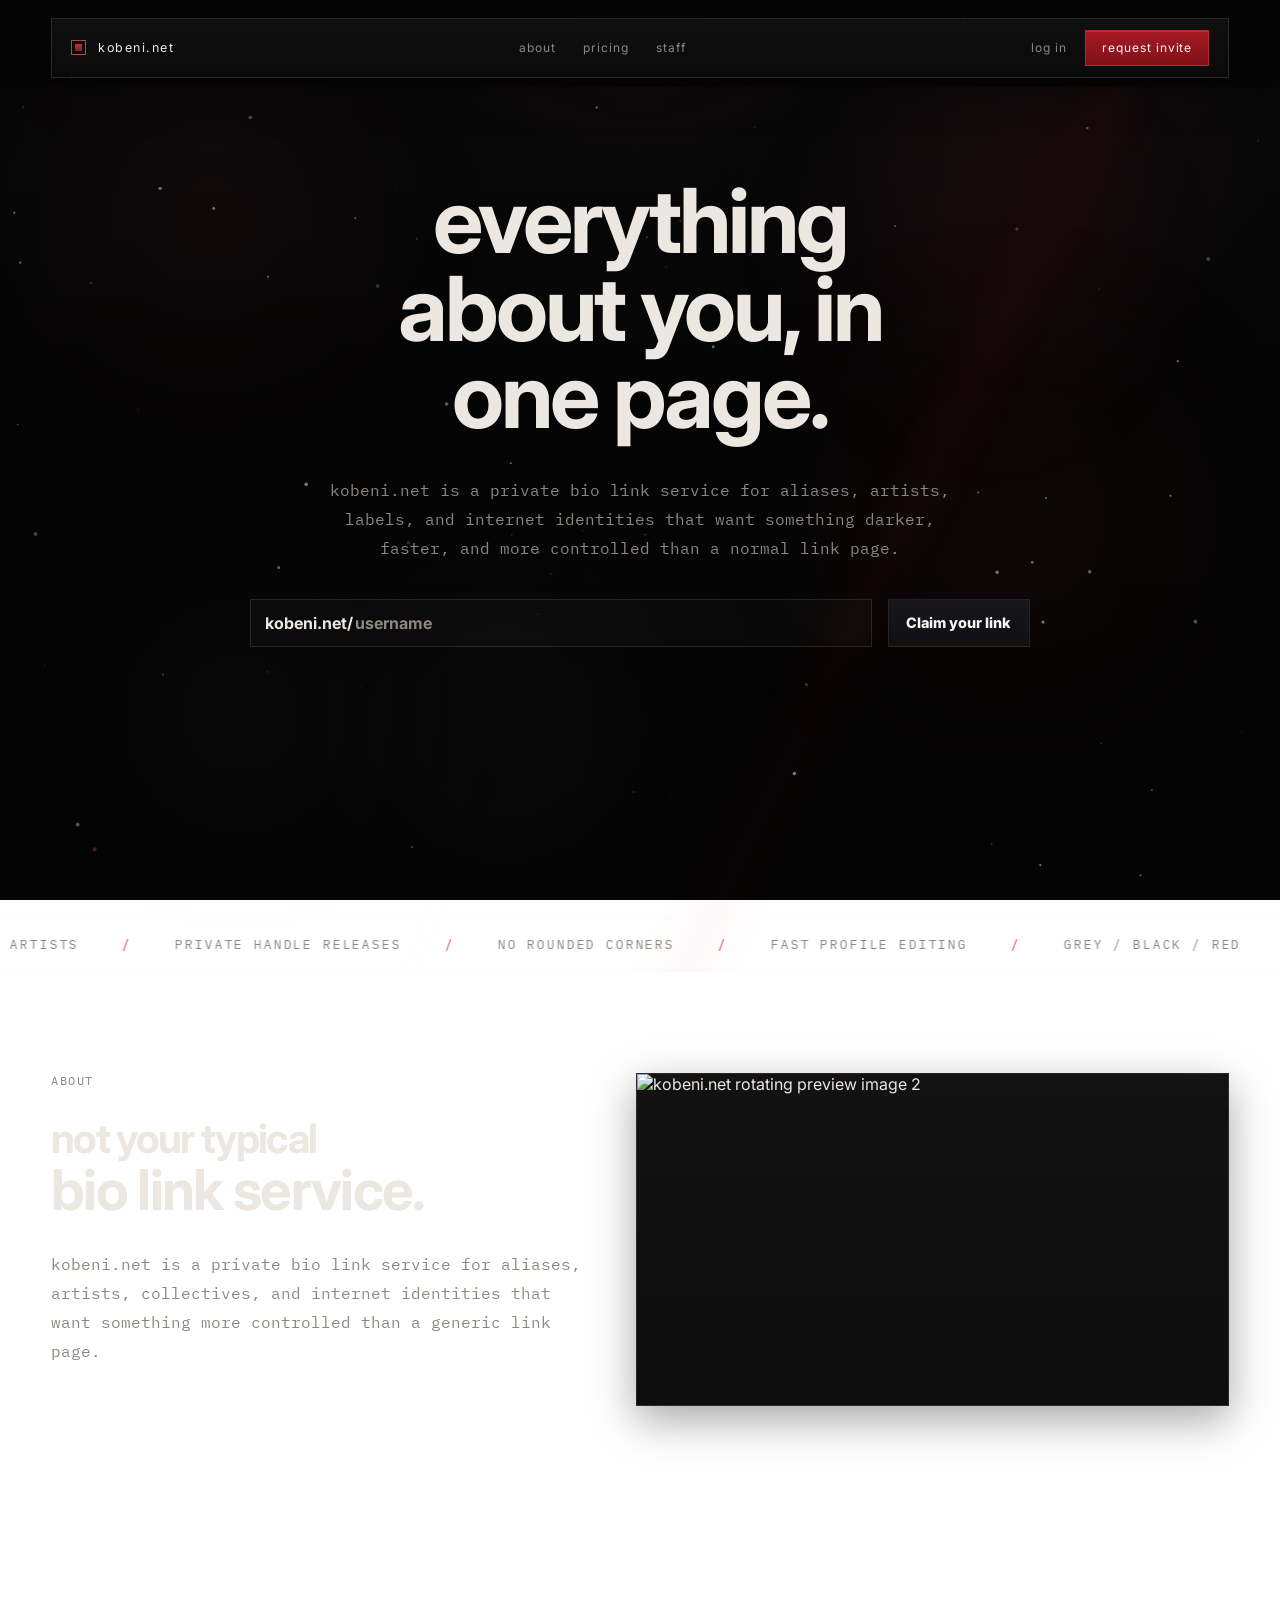
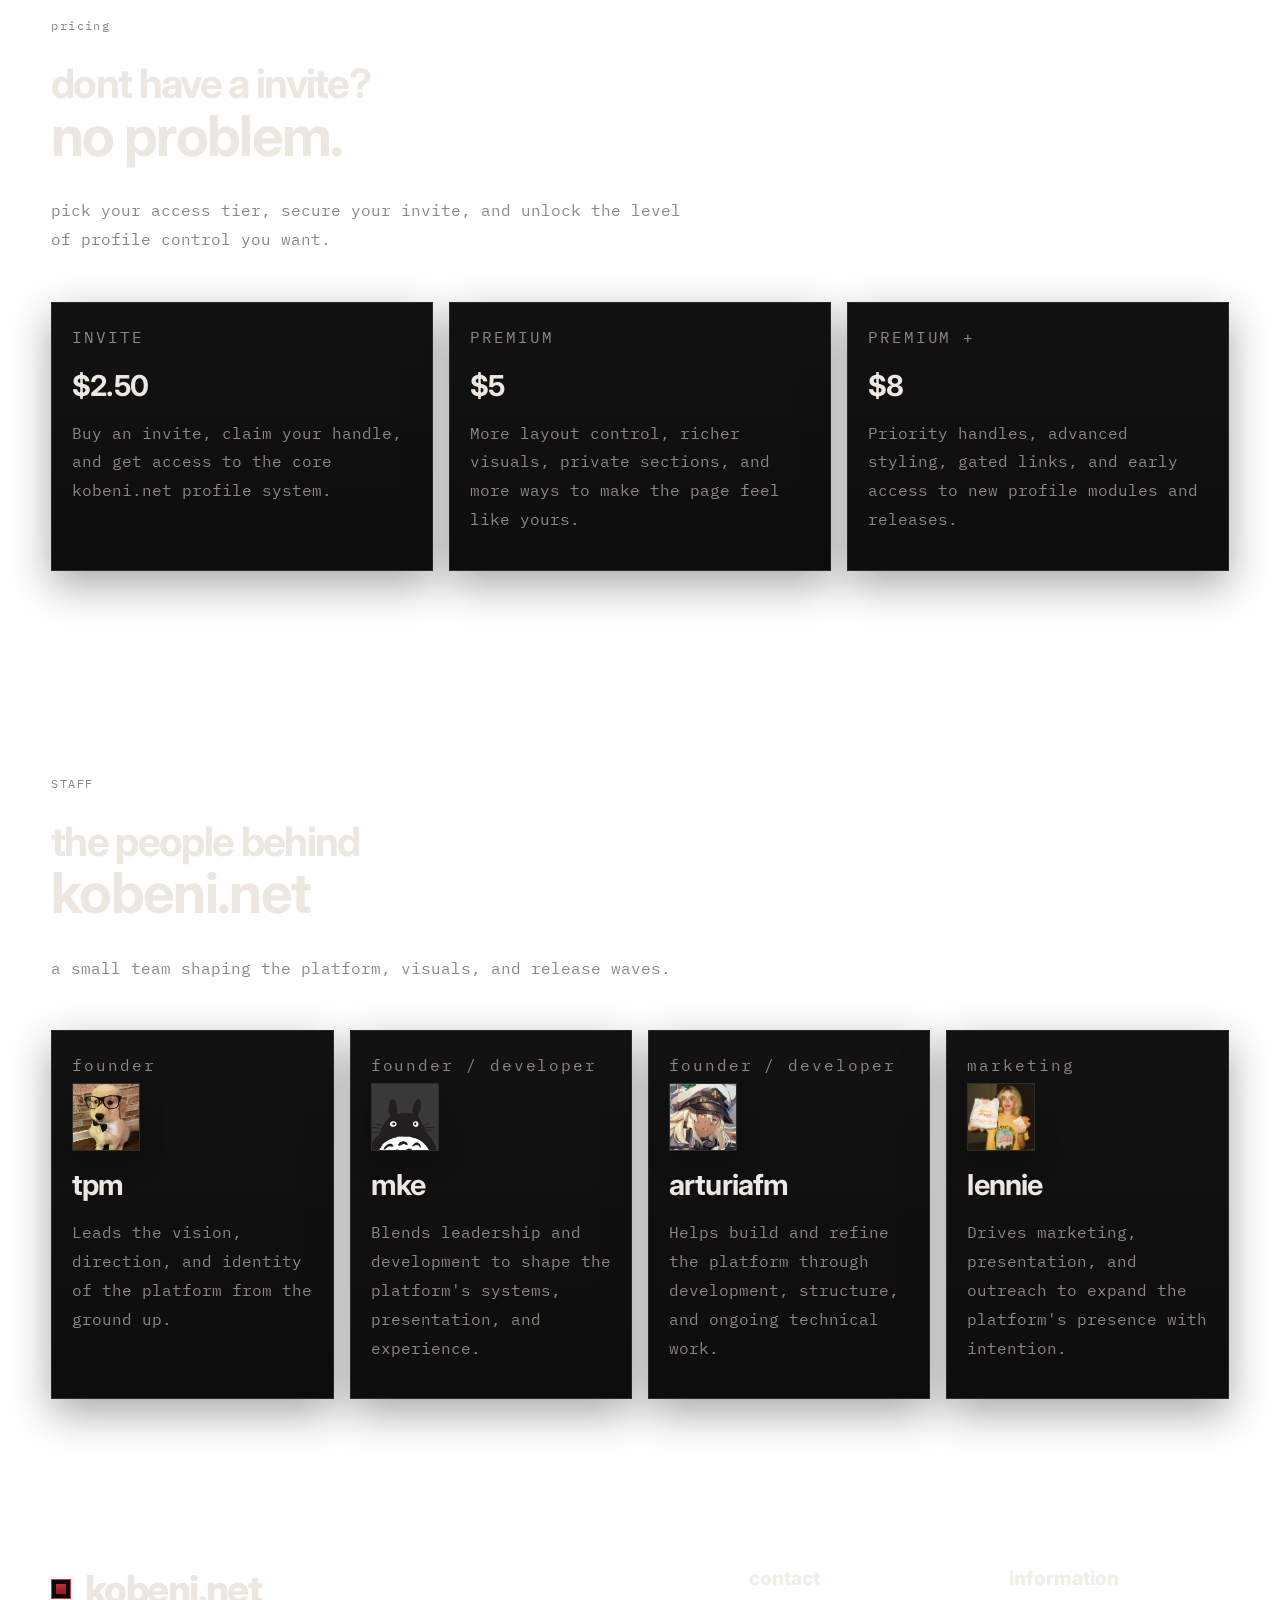
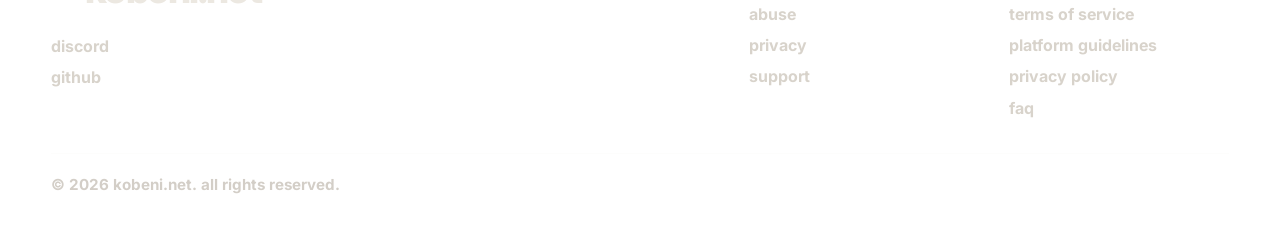
==== commit 36b910e8: "comeplete visual overhaul" ====
--- a/index.html
+++ b/index.html
@@ -18,6 +18,7 @@
   </head>
   <body>
     <div class="page-shell">
+      <canvas class="mouse-particles" aria-hidden="true"></canvas>
       <div class="bg-orb-1" aria-hidden="true"></div>
       <div class="bg-orb-2" aria-hidden="true"></div>
       <div class="bg-orb-3" aria-hidden="true"></div>
@@ -27,11 +28,11 @@
             <span class="brand-mark"></span>
             <span class="brand-text">kobeni.net</span>
           </a>
-          <nav class="site-nav" aria-label="Primary">
-            <a href="#system">about</a>
-            <a href="#system">pricing</a>
-            <a href="#network">staff</a>
-          </nav>
+            <nav class="site-nav" aria-label="Primary">
+              <a href="#about">about</a>
+              <a href="#system">pricing</a>
+              <a href="#network">staff</a>
+            </nav>
           <div class="site-header-actions">
             <a class="header-link" href="#apply">log in</a>
             <a class="header-cta" href="#apply">request invite</a>
@@ -62,7 +63,6 @@
               </div>
               <button type="submit" class="hero-claim-button">Claim your link</button>
             </form>
-            <p class="hero-meta">NEXT WAVE / 24 SLOTS / 0PX RADIUS</p>
           </div>
 
         </section>
@@ -87,10 +87,36 @@
           </div>
         </section>
 
+        <section class="section about-section" id="about">
+          <div class="about-layout">
+            <div class="section-heading reveal">
+              <p class="eyebrow about-eyebrow">about</p>
+              <h2 class="about-title"><span class="about-kicker">not&nbsp;your&nbsp;typical</span><br />bio&nbsp;link&nbsp;service.</h2>
+              <p>
+                kobeni.net is a private bio link service for aliases, artists,
+                collectives, and internet identities that want something more
+                controlled than a generic link page.
+              </p>
+            </div>
+            <div class="about-rotator reveal" data-rotator data-interval="3600" aria-label="Rotating preview gallery">
+              <img
+                class="about-rotator-image is-active"
+                src="./assets/about/meowmeow.png"
+                alt="kobeni.net rotating preview image 1"
+              />
+              <img
+                class="about-rotator-image"
+                src="./assets/about/meowmeow1.png"
+                alt="kobeni.net rotating preview image 2"
+              />
+            </div>
+          </div>
+        </section>
+
         <section class="section feature-intro" id="system">
           <div class="section-heading reveal">
             <p class="eyebrow pricing-eyebrow">pricing</p>
-            <h2 class="pricing-title">dont have a invite?<br />no problem.</h2>
+            <h2 class="pricing-title"><span class="pricing-kicker">dont have a invite?</span><br />no problem.</h2>
             <p>
               pick your access tier, secure your invite, and unlock the level
               of profile control you want.
@@ -127,43 +153,43 @@
         <section class="section staff-section" id="network">
           <div class="section-heading reveal">
             <p class="eyebrow">staff</p>
-            <h2 class="staff-title">the&nbsp;people&nbsp;behind<br />kobeni.net.</h2>
+              <h2 class="staff-title"><span class="staff-kicker">the&nbsp;people&nbsp;behind</span><br />kobeni.net</h2>
             <p>
               a small team shaping the platform, visuals, and release waves.
             </p>
           </div>
           <div class="feature-rail">
             <article class="feature-block reveal">
-              <p class="feature-index">founder</p>
+              <p class="feature-index staff-role">founder</p>
               <img class="staff-avatar" src="./assets/staff/tpm.jpg" alt="tpm profile picture" />
               <h3 class="staff-name">tpm</h3>
-              <p>
-                direction, releases, and overall vision for the platform.
-              </p>
-            </article>
-            <article class="feature-block reveal">
-              <p class="feature-index">design</p>
+                <p>
+                  Leads the vision, direction, and identity of the platform from the ground up.
+                </p>
+            </article>
+            <article class="feature-block reveal">
+              <p class="feature-index staff-role">founder / developer</p>
               <img class="staff-avatar" src="./assets/staff/mke.png" alt="mke profile picture" />
               <h3 class="staff-name">mke</h3>
-              <p>
-                visual system, page styling, and profile experience updates.
-              </p>
-            </article>
-            <article class="feature-block reveal">
-              <p class="feature-index">ops</p>
+                <p>
+                  Blends leadership and development to shape the platform's systems, presentation, and experience.
+                </p>
+            </article>
+            <article class="feature-block reveal">
+              <p class="feature-index staff-role">founder / developer</p>
               <img class="staff-avatar" src="./assets/staff/arturiafm.png" alt="arturiafm profile picture" />
               <h3 class="staff-name">arturiafm</h3>
-              <p>
-                invite handling, moderation, and keeping the network clean.
-              </p>
-            </article>
-            <article class="feature-block reveal">
-              <p class="feature-index">dev</p>
+                <p>
+                  Helps build and refine the platform through development, structure, and ongoing technical work.
+                </p>
+            </article>
+            <article class="feature-block reveal">
+              <p class="feature-index staff-role">marketing</p>
               <img class="staff-avatar" src="./assets/staff/lennie.jpg" alt="lennie profile picture" />
               <h3 class="staff-name">lennie</h3>
-              <p>
-                site updates, frontend polish, and keeping the platform online.
-              </p>
+                <p>
+                  Drives marketing, presentation, and outreach to expand the platform's presence with intention.
+                </p>
             </article>
           </div>
         </section>
--- a/styles.css
+++ b/styles.css
@@ -9,7 +9,7 @@
   --accent: #7f1117;
   --accent-bright: #d43742;
   --shadow: rgba(0, 0, 0, 0.35);
-  --max-width: 1280px;
+  --max-width: 1560px;
   --section-padding: clamp(4rem, 8vw, 7rem);
 }
 
@@ -29,8 +29,9 @@
   color: var(--text);
   font-family: "Inter", sans-serif;
   background:
-    radial-gradient(circle at 50% -6%, rgba(212, 55, 66, 0.28), transparent 24%),
-    linear-gradient(180deg, #0a0a0b 0%, #060606 38%, #050505 100%);
+    radial-gradient(circle at 50% -10%, rgba(212, 55, 66, 0.12), transparent 22%),
+    radial-gradient(circle at 82% 18%, rgba(212, 55, 66, 0.05), transparent 18%),
+    linear-gradient(180deg, #09090a 0%, #050505 46%, #040404 100%);
   background-repeat: no-repeat;
   background-attachment: fixed;
   overflow-x: hidden;
@@ -57,13 +58,11 @@
   inset: -8%;
   pointer-events: none;
   background:
-    linear-gradient(116deg, transparent 0 43%, rgba(255, 255, 255, 0.028) 47%, transparent 50%),
-    linear-gradient(118deg, transparent 0 49%, rgba(212, 55, 66, 0.18) 53%, transparent 57%),
-    linear-gradient(114deg, transparent 0 61%, rgba(212, 55, 66, 0.1) 64%, transparent 68%),
-    linear-gradient(112deg, transparent 0 74%, rgba(255, 255, 255, 0.018) 77%, transparent 80%);
-  opacity: 0.9;
+    linear-gradient(112deg, transparent 0 46%, rgba(255, 255, 255, 0.012) 49%, transparent 52%),
+    linear-gradient(116deg, transparent 0 62%, rgba(212, 55, 66, 0.08) 65%, transparent 68%);
+  opacity: 0.45;
   z-index: -2;
-  animation: background-drift 22s ease-in-out infinite alternate;
+  animation: background-drift 30s ease-in-out infinite alternate;
 }
 
 body::after {
@@ -72,12 +71,11 @@
   inset: -10%;
   pointer-events: none;
   background:
-    linear-gradient(180deg, rgba(255, 255, 255, 0.03), transparent 16%),
-    radial-gradient(circle at 50% 0%, rgba(212, 55, 66, 0.1), transparent 30%),
-    radial-gradient(circle at 62% 18%, rgba(212, 55, 66, 0.08), transparent 22%);
-  opacity: 0.45;
+    linear-gradient(180deg, rgba(255, 255, 255, 0.02), transparent 12%),
+    radial-gradient(circle at 50% 0%, rgba(212, 55, 66, 0.05), transparent 24%);
+  opacity: 0.22;
   z-index: -1;
-  animation: glow-pulse 12s ease-in-out infinite alternate;
+  animation: glow-pulse 18s ease-in-out infinite alternate;
 }
 
 a {
@@ -93,7 +91,7 @@
 .site-header,
 .section,
 .proof-strip {
-  padding-inline: clamp(1.25rem, 3vw, 2.5rem);
+  padding-inline: clamp(1.5rem, 4vw, 3.75rem);
 }
 
 .page-shell::before {
@@ -102,29 +100,28 @@
   inset: -6%;
   pointer-events: none;
   background:
-    radial-gradient(circle at 6% 14%, rgba(255, 255, 255, 0.18) 0 1px, transparent 1.6px),
-    radial-gradient(circle at 10% 48%, rgba(255, 255, 255, 0.1) 0 1px, transparent 1.6px),
-    radial-gradient(circle at 14% 76%, rgba(212, 55, 66, 0.18) 0 1px, transparent 1.7px),
-    radial-gradient(circle at 19% 28%, rgba(255, 255, 255, 0.14) 0 1px, transparent 1.6px),
-    radial-gradient(circle at 24% 58%, rgba(255, 255, 255, 0.11) 0 1px, transparent 1.6px),
-    radial-gradient(circle at 29% 86%, rgba(255, 255, 255, 0.12) 0 1px, transparent 1.6px),
-    radial-gradient(circle at 34% 18%, rgba(212, 55, 66, 0.16) 0 1px, transparent 1.7px),
-    radial-gradient(circle at 39% 44%, rgba(255, 255, 255, 0.15) 0 1px, transparent 1.6px),
-    radial-gradient(circle at 43% 72%, rgba(255, 255, 255, 0.12) 0 1px, transparent 1.6px),
-    radial-gradient(circle at 48% 10%, rgba(255, 255, 255, 0.12) 0 1px, transparent 1.6px),
-    radial-gradient(circle at 53% 36%, rgba(212, 55, 66, 0.15) 0 1px, transparent 1.7px),
-    radial-gradient(circle at 57% 62%, rgba(255, 255, 255, 0.14) 0 1px, transparent 1.6px),
-    radial-gradient(circle at 61% 88%, rgba(255, 255, 255, 0.1) 0 1px, transparent 1.6px),
-    radial-gradient(circle at 66% 22%, rgba(255, 255, 255, 0.12) 0 1px, transparent 1.6px),
-    radial-gradient(circle at 71% 51%, rgba(212, 55, 66, 0.14) 0 1px, transparent 1.7px),
-    radial-gradient(circle at 76% 80%, rgba(255, 255, 255, 0.13) 0 1px, transparent 1.6px),
-    radial-gradient(circle at 81% 30%, rgba(255, 255, 255, 0.11) 0 1px, transparent 1.6px),
-    radial-gradient(circle at 86% 60%, rgba(212, 55, 66, 0.14) 0 1px, transparent 1.7px),
-    radial-gradient(circle at 91% 16%, rgba(255, 255, 255, 0.13) 0 1px, transparent 1.6px),
-    radial-gradient(circle at 95% 74%, rgba(255, 255, 255, 0.11) 0 1px, transparent 1.6px);
-  opacity: 0.72;
+    radial-gradient(circle at 7% 16%, rgba(255, 255, 255, 0.2) 0 0.9px, transparent 1.5px),
+    radial-gradient(circle at 15% 46%, rgba(255, 255, 255, 0.11) 0 0.9px, transparent 1.5px),
+    radial-gradient(circle at 24% 72%, rgba(255, 255, 255, 0.14) 0 0.9px, transparent 1.5px),
+    radial-gradient(circle at 33% 24%, rgba(212, 55, 66, 0.12) 0 1px, transparent 1.6px),
+    radial-gradient(circle at 46% 58%, rgba(255, 255, 255, 0.1) 0 0.9px, transparent 1.5px),
+    radial-gradient(circle at 58% 18%, rgba(255, 255, 255, 0.13) 0 0.9px, transparent 1.5px),
+    radial-gradient(circle at 69% 66%, rgba(212, 55, 66, 0.11) 0 1px, transparent 1.6px),
+    radial-gradient(circle at 82% 34%, rgba(255, 255, 255, 0.12) 0 0.9px, transparent 1.5px),
+    radial-gradient(circle at 92% 78%, rgba(255, 255, 255, 0.09) 0 0.9px, transparent 1.5px);
+  opacity: 0.55;
   z-index: -3;
-  animation: particles-float 26s linear infinite;
+  animation: particles-float 34s linear infinite;
+}
+
+.mouse-particles {
+  position: fixed;
+  inset: 0;
+  width: 100%;
+  height: 100%;
+  pointer-events: none;
+  z-index: -3;
+  opacity: 0.75;
 }
 
 .page-shell::after {
@@ -133,22 +130,15 @@
   inset: -6%;
   pointer-events: none;
   background:
-    radial-gradient(circle at 12% 24%, rgba(255, 255, 255, 0.1) 0 0.8px, transparent 1.4px),
-    radial-gradient(circle at 27% 68%, rgba(255, 255, 255, 0.08) 0 0.8px, transparent 1.4px),
-    radial-gradient(circle at 42% 20%, rgba(212, 55, 66, 0.1) 0 0.8px, transparent 1.4px),
-    radial-gradient(circle at 58% 74%, rgba(255, 255, 255, 0.09) 0 0.8px, transparent 1.4px),
-    radial-gradient(circle at 73% 38%, rgba(255, 255, 255, 0.08) 0 0.8px, transparent 1.4px),
-    radial-gradient(circle at 89% 56%, rgba(212, 55, 66, 0.09) 0 0.8px, transparent 1.4px),
-    radial-gradient(circle at 8% 82%, rgba(255, 255, 255, 0.08) 0 1px, transparent 1.7px),
-    radial-gradient(circle at 18% 42%, rgba(212, 55, 66, 0.08) 0 1px, transparent 1.7px),
-    radial-gradient(circle at 33% 14%, rgba(255, 255, 255, 0.07) 0 1px, transparent 1.7px),
-    radial-gradient(circle at 49% 58%, rgba(255, 255, 255, 0.06) 0 1px, transparent 1.7px),
-    radial-gradient(circle at 64% 12%, rgba(212, 55, 66, 0.08) 0 1px, transparent 1.7px),
-    radial-gradient(circle at 79% 84%, rgba(255, 255, 255, 0.07) 0 1px, transparent 1.7px),
-    radial-gradient(circle at 94% 28%, rgba(255, 255, 255, 0.06) 0 1px, transparent 1.7px);
-  opacity: 0.4;
+    radial-gradient(circle at 12% 28%, rgba(255, 255, 255, 0.08) 0 0.8px, transparent 1.4px),
+    radial-gradient(circle at 28% 74%, rgba(255, 255, 255, 0.07) 0 0.8px, transparent 1.4px),
+    radial-gradient(circle at 43% 18%, rgba(212, 55, 66, 0.08) 0 0.9px, transparent 1.5px),
+    radial-gradient(circle at 61% 70%, rgba(255, 255, 255, 0.07) 0 0.8px, transparent 1.4px),
+    radial-gradient(circle at 76% 40%, rgba(255, 255, 255, 0.06) 0 0.8px, transparent 1.4px),
+    radial-gradient(circle at 90% 54%, rgba(212, 55, 66, 0.07) 0 0.9px, transparent 1.5px);
+  opacity: 0.28;
   z-index: -2;
-  animation: particles-float-secondary 34s linear infinite reverse;
+  animation: particles-float-secondary 42s linear infinite reverse;
 }
 
 main::before {
@@ -157,11 +147,10 @@
   inset: -18% -10%;
   pointer-events: none;
   background:
-    radial-gradient(circle at 24% 72%, rgba(255, 255, 255, 0.03), transparent 18%),
-    radial-gradient(circle at 72% 34%, rgba(212, 55, 66, 0.08), transparent 20%),
-    radial-gradient(circle at 54% 84%, rgba(212, 55, 66, 0.06), transparent 24%);
+    radial-gradient(circle at 24% 72%, rgba(255, 255, 255, 0.02), transparent 16%),
+    radial-gradient(circle at 72% 34%, rgba(212, 55, 66, 0.04), transparent 18%);
   z-index: -4;
-  animation: ambient-shift 28s ease-in-out infinite alternate;
+  animation: ambient-shift 36s ease-in-out infinite alternate;
 }
 
 main::after {
@@ -170,21 +159,16 @@
   inset: -10%;
   pointer-events: none;
   background:
-    radial-gradient(circle at 6% 18%, rgba(255, 255, 255, 0.14) 0 1.2px, transparent 2px),
-    radial-gradient(circle at 14% 62%, rgba(255, 255, 255, 0.11) 0 1.1px, transparent 2px),
-    radial-gradient(circle at 22% 34%, rgba(212, 55, 66, 0.1) 0 1.1px, transparent 2px),
-    radial-gradient(circle at 31% 76%, rgba(255, 255, 255, 0.12) 0 1.1px, transparent 2px),
-    radial-gradient(circle at 39% 22%, rgba(255, 255, 255, 0.09) 0 1.1px, transparent 2px),
-    radial-gradient(circle at 47% 88%, rgba(212, 55, 66, 0.1) 0 1.2px, transparent 2px),
-    radial-gradient(circle at 56% 44%, rgba(255, 255, 255, 0.11) 0 1.1px, transparent 2px),
-    radial-gradient(circle at 63% 16%, rgba(255, 255, 255, 0.08) 0 1.1px, transparent 2px),
-    radial-gradient(circle at 71% 68%, rgba(212, 55, 66, 0.09) 0 1.1px, transparent 2px),
-    radial-gradient(circle at 78% 36%, rgba(255, 255, 255, 0.1) 0 1.1px, transparent 2px),
-    radial-gradient(circle at 86% 82%, rgba(255, 255, 255, 0.08) 0 1.1px, transparent 2px),
-    radial-gradient(circle at 93% 24%, rgba(212, 55, 66, 0.08) 0 1.1px, transparent 2px);
-  opacity: 0.42;
+    radial-gradient(circle at 8% 16%, rgba(255, 255, 255, 0.1) 0 1px, transparent 1.8px),
+    radial-gradient(circle at 21% 58%, rgba(255, 255, 255, 0.08) 0 1px, transparent 1.8px),
+    radial-gradient(circle at 37% 30%, rgba(212, 55, 66, 0.08) 0 1px, transparent 1.8px),
+    radial-gradient(circle at 52% 82%, rgba(255, 255, 255, 0.09) 0 1px, transparent 1.8px),
+    radial-gradient(circle at 67% 22%, rgba(255, 255, 255, 0.08) 0 1px, transparent 1.8px),
+    radial-gradient(circle at 84% 64%, rgba(212, 55, 66, 0.07) 0 1px, transparent 1.8px),
+    radial-gradient(circle at 94% 28%, rgba(255, 255, 255, 0.07) 0 1px, transparent 1.8px);
+  opacity: 0.26;
   z-index: -5;
-  animation: particles-twinkle 18s ease-in-out infinite alternate;
+  animation: particles-twinkle 22s ease-in-out infinite alternate;
 }
 
 .page-shell .bg-orb-1,
@@ -200,28 +184,28 @@
 .page-shell .bg-orb-1 {
   top: 12%;
   left: 8%;
-  width: 280px;
-  height: 280px;
-  background: rgba(212, 55, 66, 0.18);
-  animation: orb-float-1 16s ease-in-out infinite alternate;
+  width: 220px;
+  height: 220px;
+  background: rgba(212, 55, 66, 0.08);
+  animation: orb-float-1 24s ease-in-out infinite alternate;
 }
 
 .page-shell .bg-orb-2 {
   top: 42%;
   right: 10%;
-  width: 360px;
-  height: 360px;
-  background: rgba(212, 55, 66, 0.16);
-  animation: orb-float-2 20s ease-in-out infinite alternate;
+  width: 280px;
+  height: 280px;
+  background: rgba(212, 55, 66, 0.07);
+  animation: orb-float-2 28s ease-in-out infinite alternate;
 }
 
 .page-shell .bg-orb-3 {
   bottom: 6%;
   left: 30%;
-  width: 320px;
-  height: 320px;
-  background: rgba(255, 255, 255, 0.06);
-  animation: orb-float-3 18s ease-in-out infinite alternate;
+  width: 240px;
+  height: 240px;
+  background: rgba(255, 255, 255, 0.035);
+  animation: orb-float-3 26s ease-in-out infinite alternate;
 }
 
 .site-header {
@@ -352,7 +336,7 @@
   justify-self: center;
   text-align: center;
   gap: 1.25rem;
-  width: min(100%, 920px);
+  width: min(100%, 1120px);
   margin: 0 auto;
 }
 
@@ -394,6 +378,64 @@
   text-transform: lowercase !important;
 }
 
+.pricing-kicker {
+  display: inline-block;
+  font-size: 0.72em;
+  line-height: 1.02;
+}
+
+.about-title {
+  max-width: none;
+  font-size: clamp(2.2rem, 4.4vw, 4rem) !important;
+  line-height: 1.02 !important;
+  letter-spacing: -0.03em !important;
+  text-transform: lowercase !important;
+}
+
+.about-kicker {
+  display: inline-block;
+  font-size: 0.72em;
+  line-height: 1.02;
+}
+
+.about-layout {
+  display: grid;
+  grid-template-columns: minmax(380px, 0.95fr) minmax(420px, 1.05fr);
+  gap: clamp(1.5rem, 4vw, 3rem);
+  align-items: start;
+}
+
+.about-rotator {
+  position: relative;
+  width: 100%;
+  aspect-ratio: 16 / 9;
+  overflow: hidden;
+  border: 1px solid var(--line);
+  background:
+    linear-gradient(180deg, rgba(255, 255, 255, 0.02), transparent),
+    var(--surface);
+  box-shadow: 0 14px 40px var(--shadow);
+}
+
+.about-rotator-image {
+  position: absolute;
+  inset: 0;
+  width: 100%;
+  height: 100%;
+  object-fit: contain;
+  object-position: center;
+  opacity: 0;
+  transform: scale(1.03);
+  transition:
+    opacity 700ms ease,
+    transform 1200ms ease;
+}
+
+.about-rotator-image.is-active {
+  opacity: 1;
+  transform: scale(1);
+}
+
 .staff-title {
   max-width: 22ch;
   font-size: clamp(2.2rem, 4.4vw, 4rem) !important;
@@ -402,7 +444,17 @@
   text-transform: lowercase !important;
 }
 
+.staff-kicker {
+  display: inline-block;
+  font-size: 0.72em;
+  line-height: 1.02;
+}
+
 .staff-name {
+  text-transform: lowercase !important;
+}
+
+.staff-role {
   text-transform: lowercase !important;
 }
 
@@ -716,14 +768,20 @@
   margin-bottom: 2rem;
 }
 
-.feature-rail,
-.testimonial-grid {
-  display: grid;
-  grid-template-columns: repeat(4, minmax(0, 1fr));
+  .feature-rail,
+  .testimonial-grid {
+    display: grid;
+    grid-template-columns: repeat(4, minmax(0, 1fr));
+    gap: 1rem;
+}
+
+.pricing-grid {
+  display: grid;
+  grid-template-columns: repeat(3, minmax(0, 1fr));
   gap: 1rem;
 }
 
-.pricing-grid {
+.about-grid {
   display: grid;
   grid-template-columns: repeat(3, minmax(0, 1fr));
   gap: 1rem;
@@ -826,7 +884,7 @@
 .site-footer {
   max-width: var(--max-width);
   margin: 0 auto;
-  padding: 2rem clamp(1.25rem, 3vw, 2.5rem) 3rem;
+  padding: 2rem clamp(1.5rem, 4vw, 3.75rem) 3rem;
 }
 
 .site-footer-inner {
@@ -1099,6 +1157,7 @@
   }
 
   .feature-rail,
+  .about-grid,
   .pricing-grid,
   .testimonial-grid,
   .key-grid {
@@ -1109,6 +1168,14 @@
   .footer-links {
     grid-template-columns: 1fr;
   }
+
+  .about-layout {
+    grid-template-columns: 1fr;
+  }
+
+  .about-rotator {
+    aspect-ratio: 16 / 9;
+  }
 }
 
 @media (prefers-reduced-motion: reduce) {
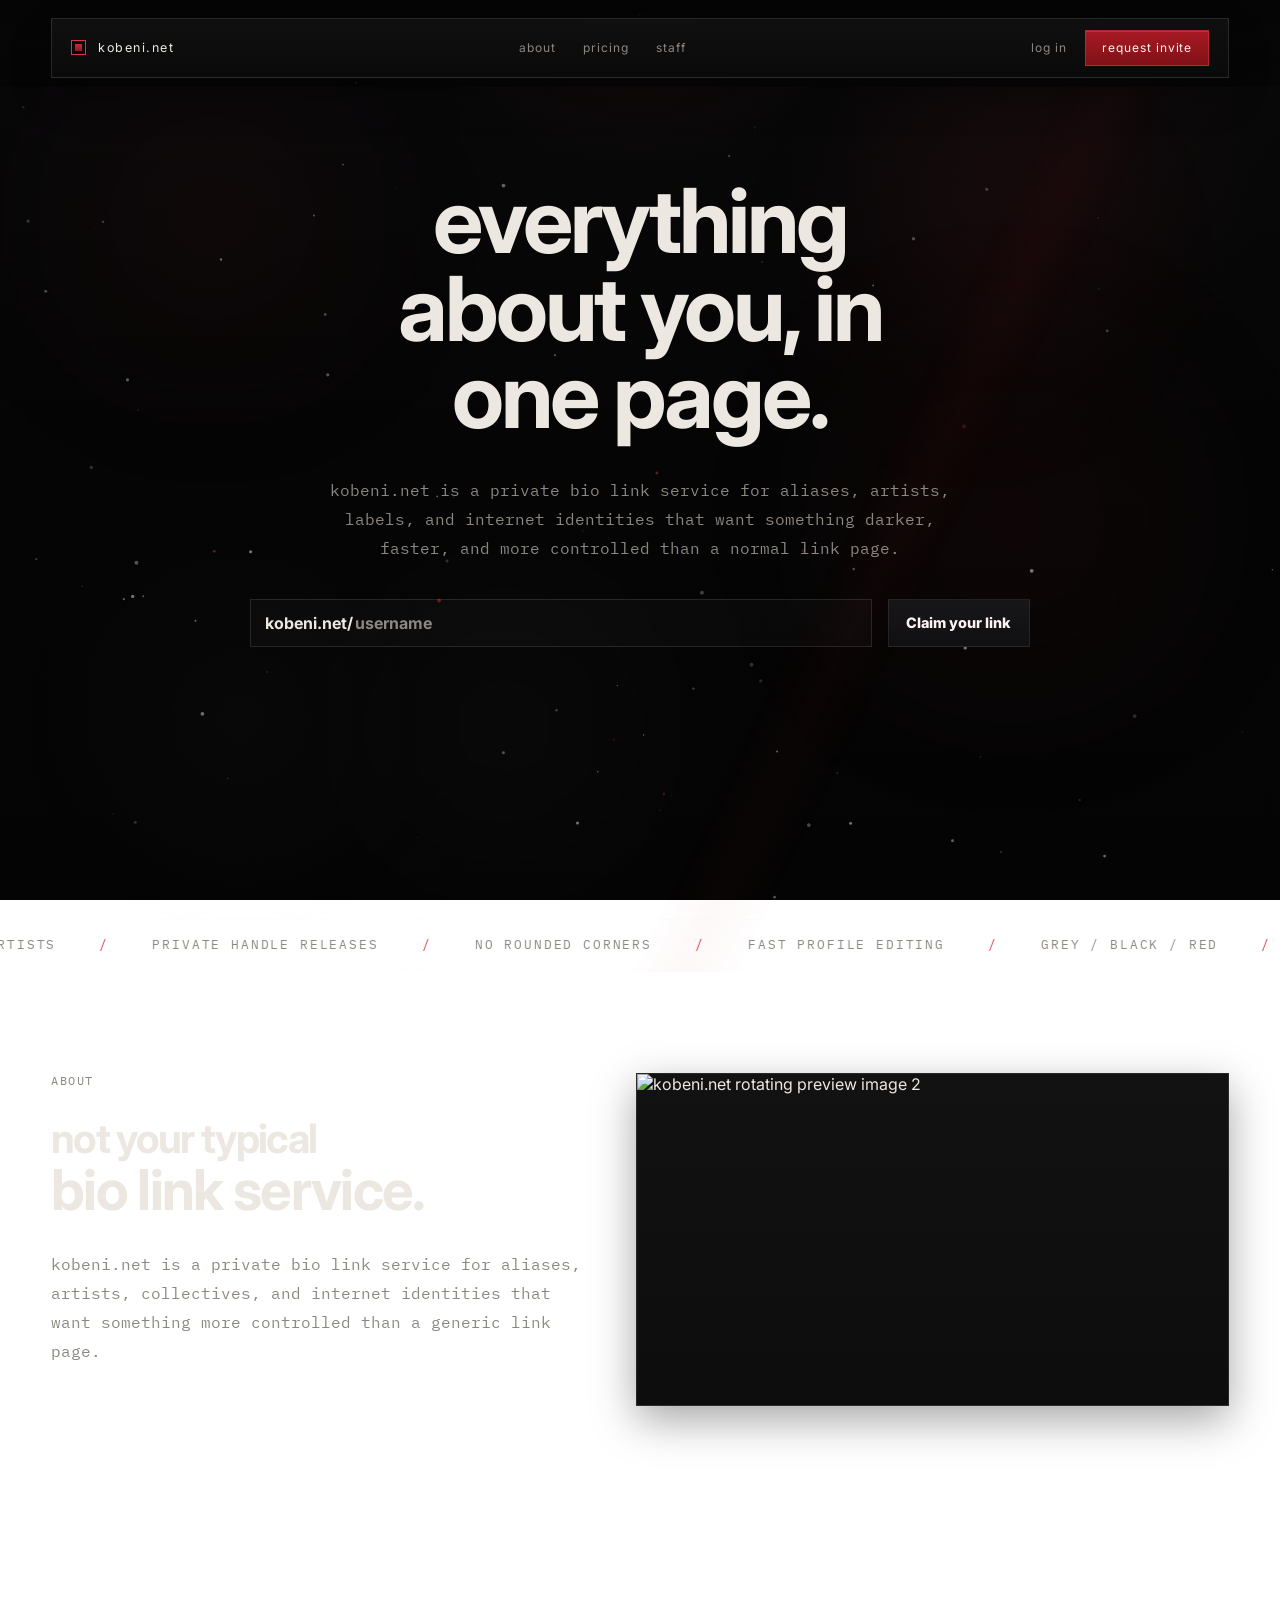
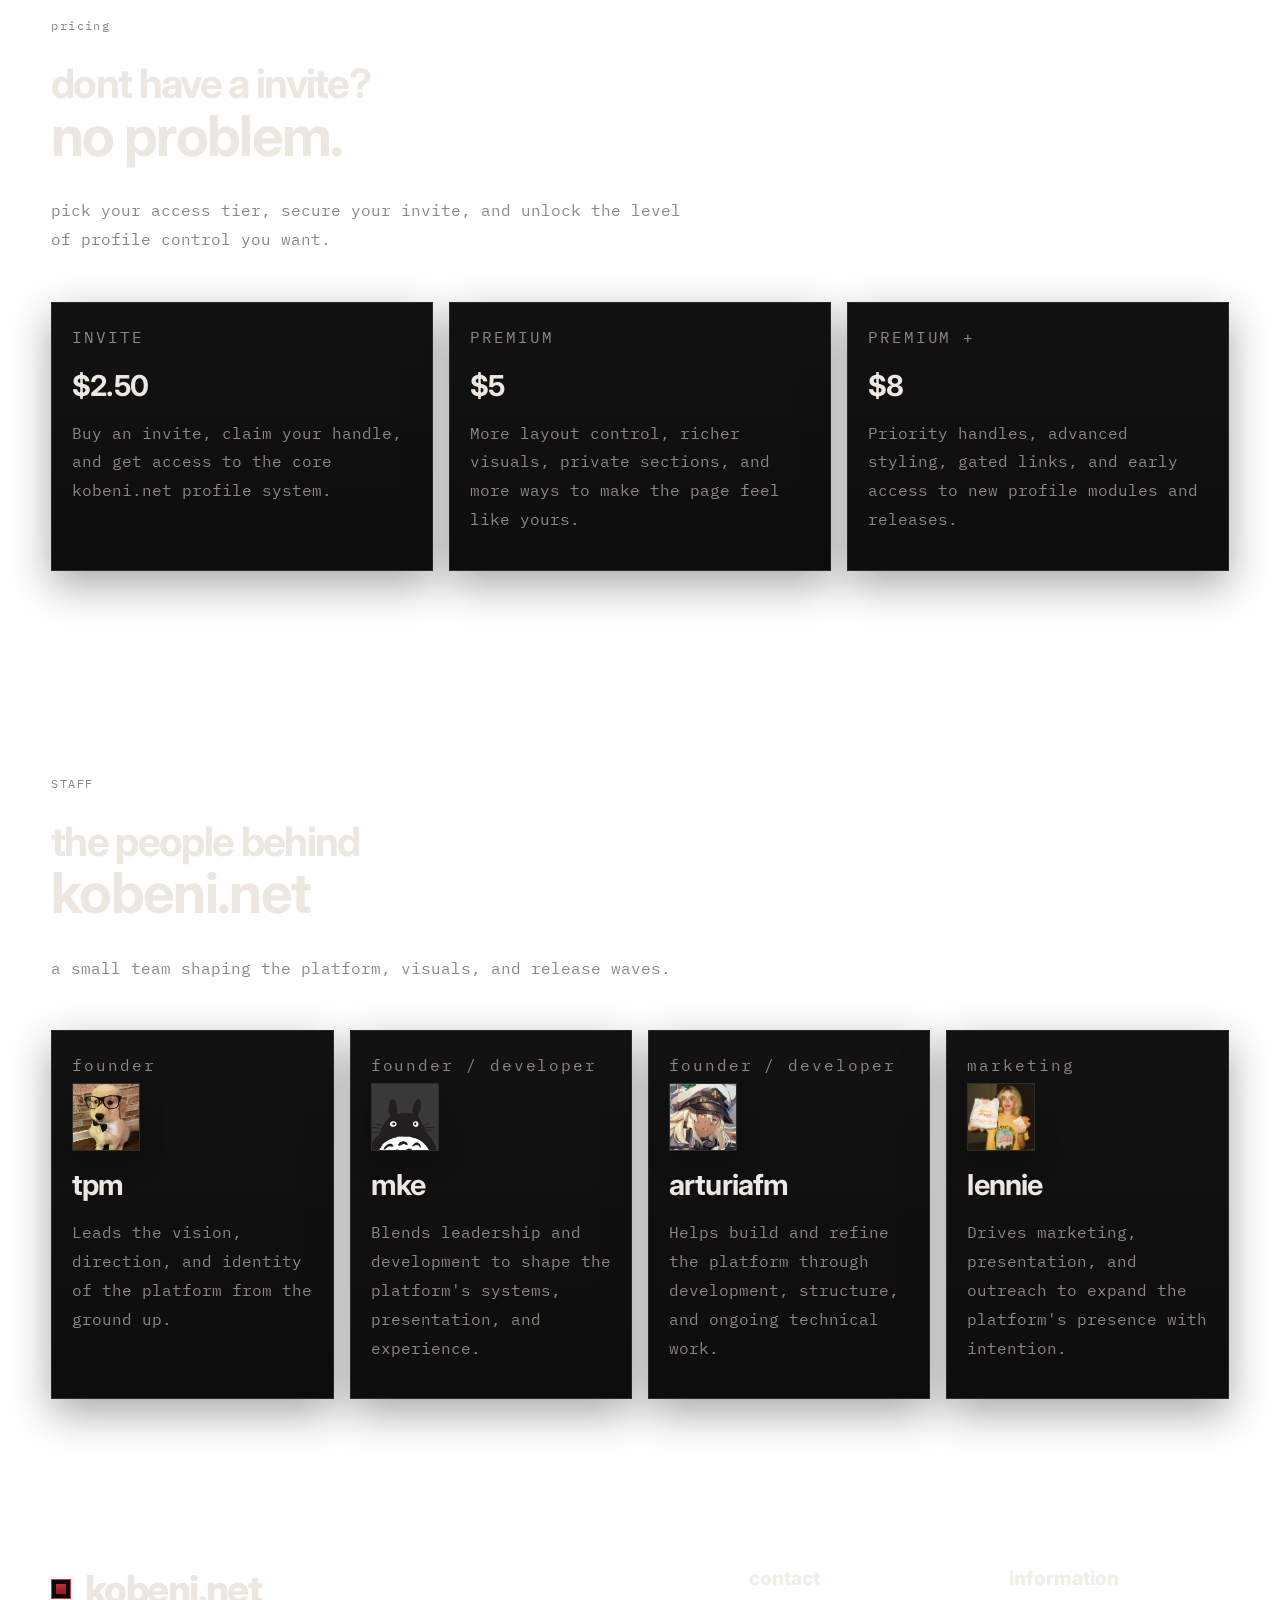
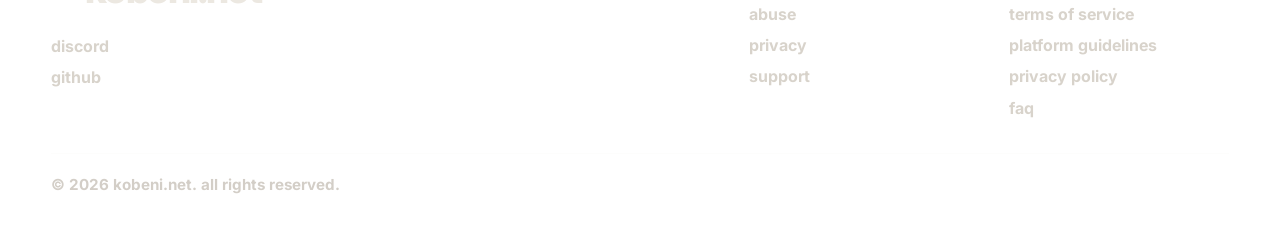
==== commit 49059819: "Add auth pages and UI updates" ====
--- a/index.html
+++ b/index.html
@@ -34,8 +34,8 @@
               <a href="#network">staff</a>
             </nav>
           <div class="site-header-actions">
-            <a class="header-link" href="#apply">log in</a>
-            <a class="header-cta" href="#apply">request invite</a>
+            <a class="header-link" href="./login.html">log in</a>
+            <a class="header-cta" href="./signup.html">request invite</a>
           </div>
         </div>
       </header>
--- a/styles.css
+++ b/styles.css
@@ -887,6 +887,297 @@
   padding: 2rem clamp(1.5rem, 4vw, 3.75rem) 3rem;
 }
 
+.auth-main {
+  min-height: calc(100vh - 76px);
+  display: grid;
+  align-items: center;
+}
+
+.auth-section {
+  width: 100%;
+  padding-top: 0;
+}
+
+.auth-layout {
+  display: grid;
+  grid-template-columns: minmax(340px, 0.95fr) minmax(360px, 540px);
+  gap: clamp(2rem, 5vw, 5rem);
+  align-items: center;
+}
+
+.auth-copy {
+  display: grid;
+  gap: 1.15rem;
+  max-width: 40rem;
+}
+
+.auth-title {
+  margin: 0;
+  font-size: clamp(3rem, 7vw, 6rem);
+  line-height: 0.98;
+  letter-spacing: -0.045em;
+  text-transform: lowercase;
+}
+
+.auth-kicker {
+  display: inline-block;
+  font-size: 0.7em;
+}
+
+.auth-text,
+.auth-caption {
+  margin: 0;
+  color: var(--muted);
+  font-family: "IBM Plex Mono", monospace;
+  font-size: 1rem;
+  line-height: 1.8;
+}
+
+.auth-inline-copy {
+  margin: 0.1rem 0 0;
+  color: var(--muted);
+  font-family: "IBM Plex Mono", monospace;
+  font-size: 0.95rem;
+  line-height: 1.8;
+}
+
+.auth-inline-copy a {
+  color: var(--accent-bright);
+}
+
+.auth-meta {
+  display: flex;
+  flex-wrap: wrap;
+  gap: 0.8rem;
+  margin-top: 0.35rem;
+}
+
+.auth-meta span {
+  padding: 0.7rem 0.9rem;
+  border: 1px solid var(--line);
+  background: rgba(255, 255, 255, 0.015);
+  color: var(--muted);
+  font-size: 0.72rem;
+  letter-spacing: 0.12em;
+  text-transform: uppercase;
+}
+
+.auth-form {
+  display: grid;
+  gap: 1rem;
+  padding: 1.4rem;
+  border: 1px solid var(--line);
+  border-radius: 0;
+  background:
+    linear-gradient(180deg, rgba(255, 255, 255, 0.02), transparent),
+    var(--surface);
+  box-shadow: 0 14px 40px var(--shadow);
+}
+
+.auth-panel-label {
+  margin: 0;
+}
+
+.auth-form h2 {
+  margin: 0 0 0.25rem;
+  font-size: 2rem;
+  text-transform: lowercase;
+  letter-spacing: -0.04em;
+}
+
+.auth-field {
+  display: grid;
+  gap: 0.55rem;
+}
+
+.auth-field span,
+.auth-check span,
+.auth-inline-link {
+  color: var(--muted);
+  font-size: 0.8rem;
+  letter-spacing: 0.08em;
+  text-transform: lowercase;
+}
+
+.auth-field input {
+  min-height: 52px;
+  padding: 0 1rem;
+  border: 1px solid var(--line);
+  border-radius: 0;
+  background: rgba(255, 255, 255, 0.02);
+  color: var(--text);
+  outline: none;
+}
+
+.auth-field input:focus {
+  border-color: rgba(212, 55, 66, 0.5);
+  box-shadow: inset 0 0 0 1px rgba(212, 55, 66, 0.25);
+}
+
+.auth-row {
+  display: flex;
+  justify-content: space-between;
+  gap: 1rem;
+  align-items: center;
+}
+
+.auth-check {
+  display: inline-flex;
+  align-items: center;
+  gap: 0.55rem;
+}
+
+.auth-check input {
+  width: 14px;
+  height: 14px;
+  margin: 0;
+  accent-color: var(--accent-bright);
+}
+
+.auth-inline-link,
+.auth-caption a {
+  color: var(--text);
+}
+
+.auth-submit {
+  min-height: 48px;
+  border: 1px solid rgba(212, 55, 66, 0.55);
+  border-radius: 0;
+  background: linear-gradient(180deg, #a81a24, #7f1117);
+  color: #fff3f3;
+  text-transform: lowercase;
+  letter-spacing: 0.05em;
+  cursor: pointer;
+}
+
+.auth-submit:disabled {
+  opacity: 0.8;
+  cursor: default;
+}
+
+.login-page .page-shell {
+  min-height: 100vh;
+}
+
+.login-main {
+  min-height: 100vh;
+  display: grid;
+  grid-template-columns: minmax(360px, 520px) minmax(0, 1fr);
+}
+
+.login-panel {
+  display: grid;
+  align-content: center;
+  gap: 2rem;
+  min-height: 100vh;
+  padding: clamp(2rem, 5vw, 3rem);
+  border-right: 1px solid rgba(255, 255, 255, 0.04);
+  background: rgba(3, 3, 4, 0.72);
+}
+
+.login-home {
+  display: inline-flex;
+  align-items: center;
+  gap: 0.8rem;
+  font-size: 0.8rem;
+  letter-spacing: 0.12em;
+  text-transform: lowercase;
+}
+
+.login-copy {
+  display: grid;
+  gap: 0.85rem;
+}
+
+.login-eyebrow {
+  margin: 0;
+  color: var(--accent-bright);
+  font-family: "IBM Plex Mono", monospace;
+  font-size: 0.95rem;
+  text-transform: lowercase;
+}
+
+.login-title {
+  margin: 0;
+  font-size: clamp(3rem, 5vw, 3.8rem);
+  line-height: 0.95;
+  letter-spacing: -0.05em;
+  text-transform: lowercase;
+}
+
+.login-form {
+  display: grid;
+  gap: 1.35rem;
+  max-width: 440px;
+}
+
+.login-field input {
+  width: 100%;
+  min-height: 54px;
+  padding: 0 0.95rem;
+  border: 1px solid rgba(236, 232, 225, 0.12);
+  border-radius: 0;
+  background: rgba(255, 255, 255, 0.01);
+  color: var(--text);
+  font-family: "IBM Plex Mono", monospace;
+  font-size: 1.1rem;
+  outline: none;
+}
+
+.login-field input::placeholder {
+  color: rgba(141, 135, 129, 0.5);
+}
+
+.login-field input:focus {
+  border-color: rgba(212, 55, 66, 0.5);
+  background: rgba(255, 255, 255, 0.02);
+}
+
+.login-submit {
+  min-height: 50px;
+  width: fit-content;
+  padding: 0 1rem;
+  border: 1px solid rgba(212, 55, 66, 0.55);
+  border-radius: 0;
+  background: linear-gradient(180deg, #a81a24, #7f1117);
+  color: #fff3f3;
+  font-size: 0.9rem;
+  letter-spacing: 0.08em;
+  text-transform: lowercase;
+  cursor: pointer;
+}
+
+.login-submit:disabled {
+  opacity: 0.8;
+  cursor: default;
+}
+
+.login-caption {
+  margin: -0.35rem 0 0;
+  color: rgba(141, 135, 129, 0.45);
+  font-family: "IBM Plex Mono", monospace;
+  font-size: 0.88rem;
+  text-align: right;
+}
+
+.login-caption a {
+  color: var(--accent-bright);
+}
+
+.login-ambient {
+  position: relative;
+  min-height: 100vh;
+}
+
+.login-ambient-glow {
+  position: absolute;
+  inset: 0;
+  background:
+    radial-gradient(circle at 14% 54%, rgba(212, 55, 66, 0.06), transparent 20%),
+    radial-gradient(circle at 72% 26%, rgba(255, 255, 255, 0.015), transparent 18%),
+    radial-gradient(circle at 62% 70%, rgba(212, 55, 66, 0.04), transparent 22%);
+}
+
 .site-footer-inner {
   display: grid;
   grid-template-columns: minmax(0, 1fr) auto;
@@ -1169,12 +1460,35 @@
     grid-template-columns: 1fr;
   }
 
+  .auth-layout {
+    grid-template-columns: 1fr;
+  }
+
   .about-layout {
     grid-template-columns: 1fr;
   }
 
   .about-rotator {
     aspect-ratio: 16 / 9;
+  }
+}
+
+@media (max-width: 760px) {
+  .login-main {
+    grid-template-columns: 1fr;
+  }
+
+  .login-panel {
+    min-height: 100vh;
+    border-right: 0;
+  }
+
+  .login-ambient {
+    display: none;
+  }
+
+  .login-form {
+    max-width: none;
   }
 }
 
